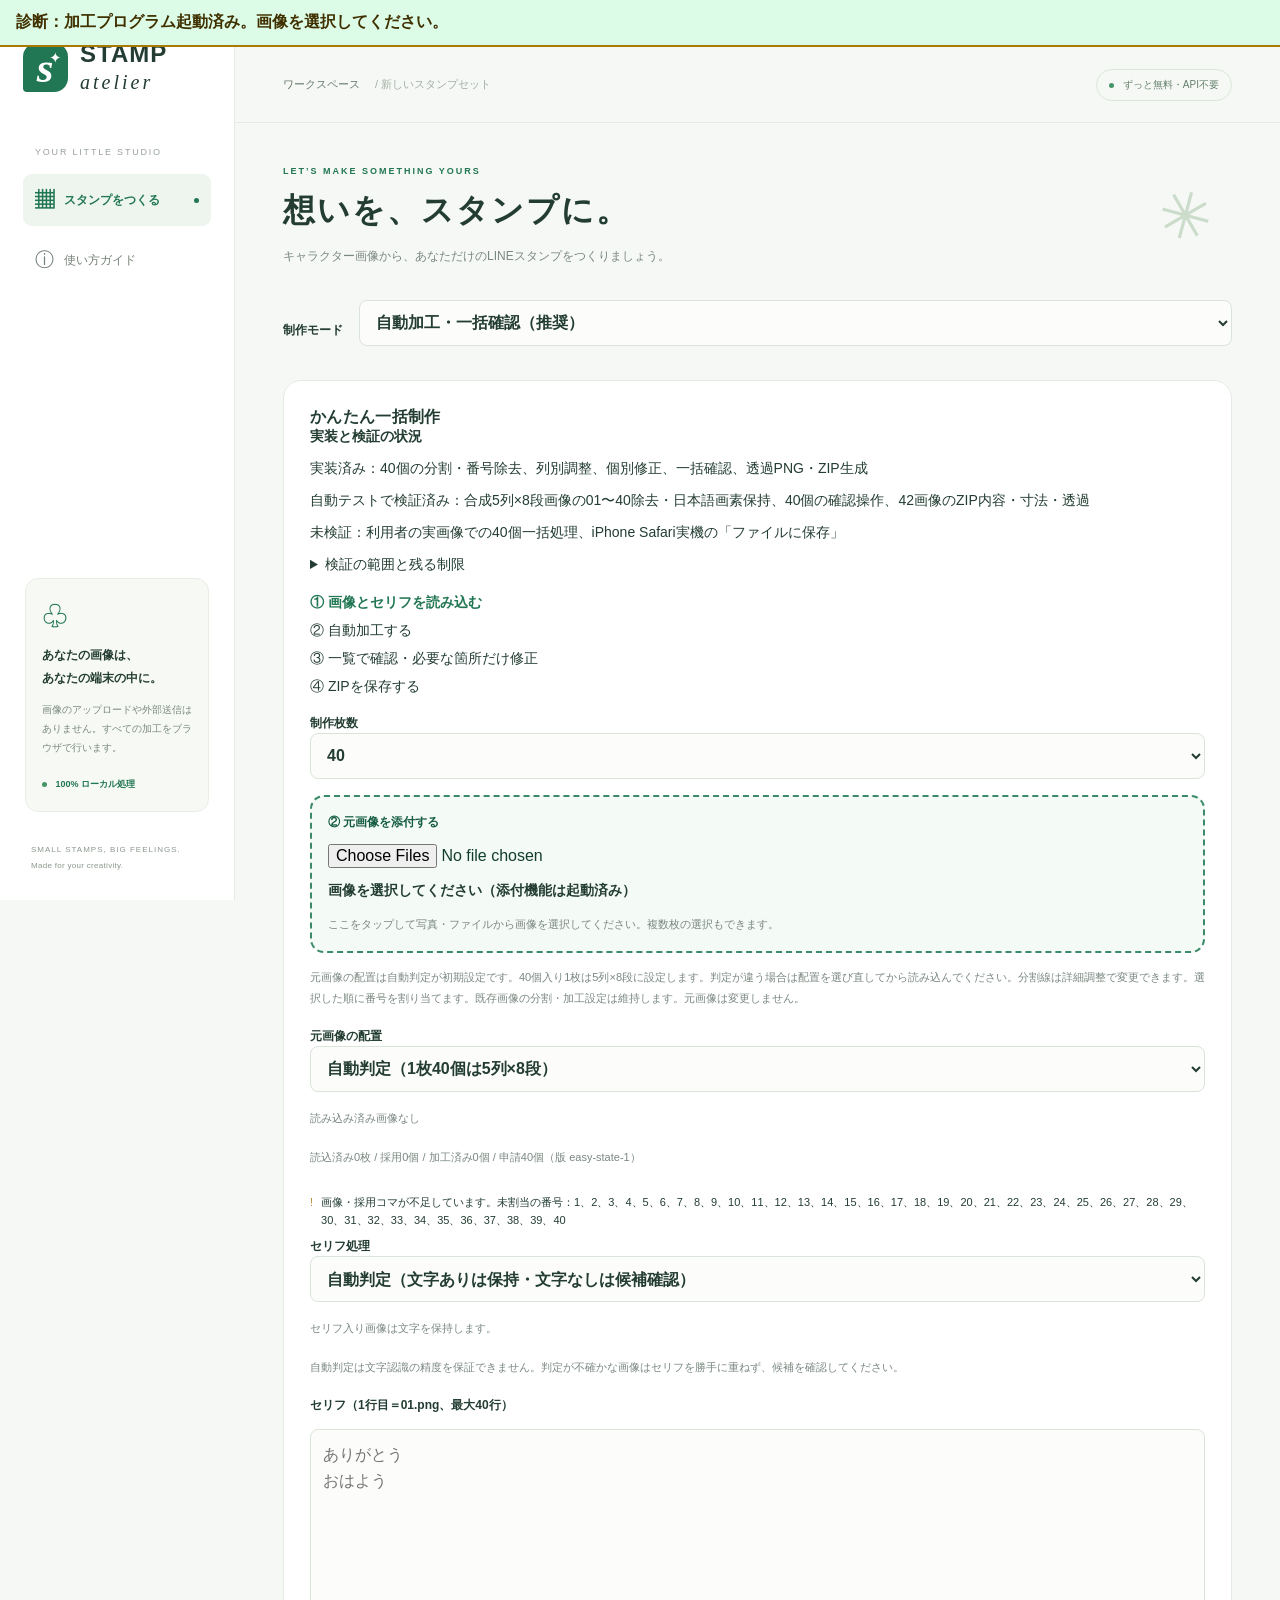
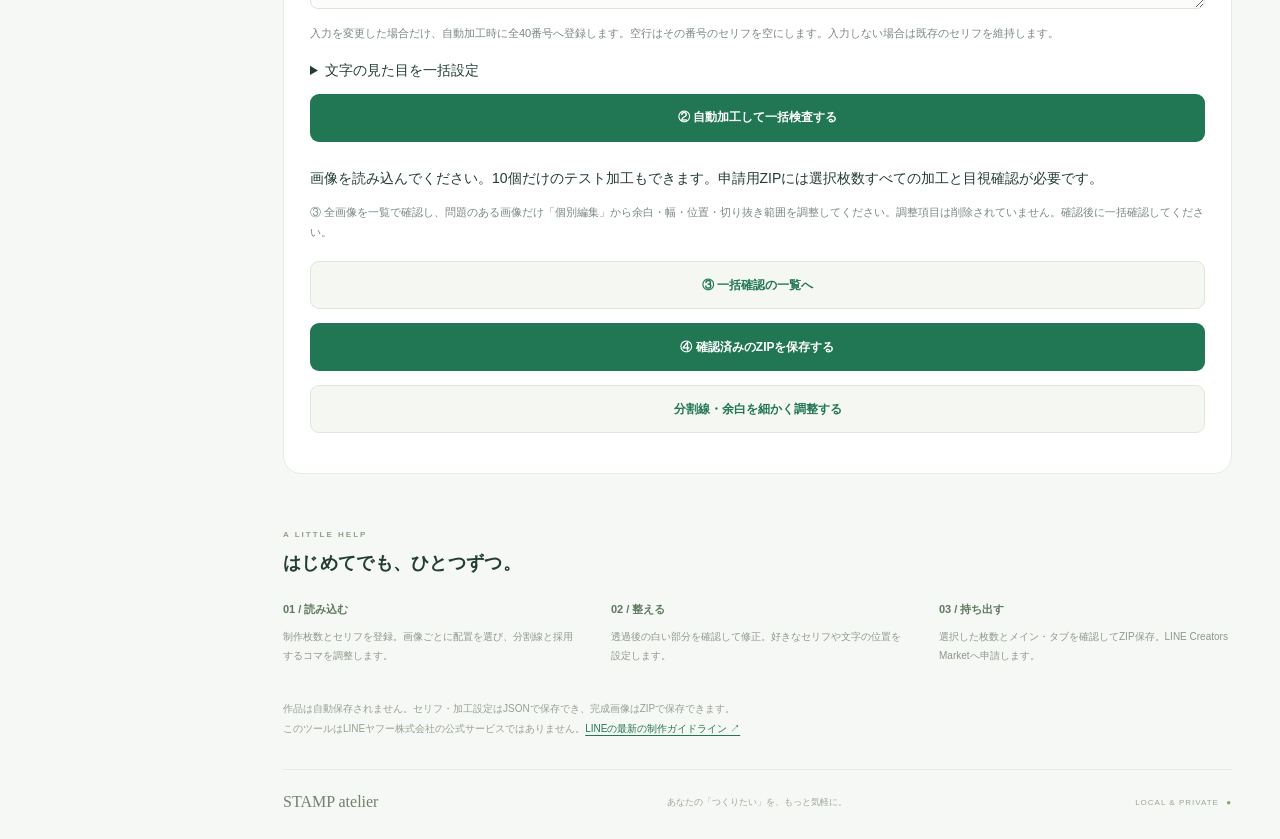
==== index.html @ 39ae682a "Preserve safe per-column cuts and require individual review of ambiguous backgrounds" ====
<!doctype html>
<html lang="ja">
  <head>
    <meta charset="UTF-8" />
    <meta
      name="viewport"
      content="width=device-width,initial-scale=1,viewport-fit=cover"
    />
    <meta
      http-equiv="Content-Security-Policy"
      content="default-src 'self'; script-src 'self'; style-src 'self' 'unsafe-inline'; img-src 'self' data: blob:; connect-src 'none'; font-src 'self'; object-src 'none'; base-uri 'none'; form-action 'none'"
    />
    <meta name="apple-mobile-web-app-capable" content="yes" />
    <meta name="apple-mobile-web-app-title" content="STAMP atelier" />
    <meta name="mobile-web-app-capable" content="yes" />
    <meta name="theme-color" content="#f6f8f5" />
    <meta
      name="description"
      content="画像を送信せず、ブラウザだけでLINEスタンプの分割・透過・文字入れ・ZIP作成。無料のスタンプ制作ツール。"
    />
    <link
      rel="icon"
      href="data:image/svg+xml,%3Csvg xmlns='http://www.w3.org/2000/svg' viewBox='0 0 64 64'%3E%3Crect width='64' height='64' rx='18' fill='%231c7754'/%3E%3Cpath d='M16 18h32v23H32l-9 7v-7h-7z' fill='white'/%3E%3C/svg%3E"
    />
    <title>STAMP atelier — LINEスタンプ制作ツール</title>
    <link rel="stylesheet" href="styles.css?v=103" />
    <script src="core.js?v=individual-background-review-1" defer></script>
    <script src="residue.js?v=pose-confidence-1" defer></script>
    <script src="typography.js?v=pose-confidence-1" defer></script>
    <script src="project.js?v=individual-background-review-1" defer></script>
    <script src="audit.js?v=pose-confidence-1" defer></script>
    <script src="easy.js?v=pose-confidence-1" defer></script>
    <script src="caption-references.js?v=pose-confidence-1" defer></script>
    <script src="caption-vision.js?v=pose-confidence-1" defer></script>
    <script src="suggestions.js?v=pose-confidence-1" defer></script>
    <script src="upload-bridge.js?v=101-ci-verified" defer></script><script src="app.js?v=individual-background-review-1" defer></script>
  </head>
  <body>
    <div id="boot-diagnostic" role="status" aria-live="polite" style="position:sticky;top:0;z-index:99999;padding:12px 16px;background:#fff0c2;color:#403000;font-size:16px;font-weight:700;border-bottom:2px solid #a87b00">
      起動診断：HTMLは表示されています。アプリの起動を待機中…
    </div>
    <script src="boot-diagnostic.js?v=103" defer></script>
    <aside class="sidebar">
      <a class="brand" href="./" aria-label="STAMP atelier ホーム"
        ><span class="brand-mark">s<span>✦</span></span
        ><span>STAMP<span class="brand-sub">atelier</span></span></a
      >
      <div class="sidebar-label">YOUR LITTLE STUDIO</div>
      <nav aria-label="制作メニュー">
        <a class="nav-item active" href="#workspace"
          ><span>▦</span> スタンプをつくる <span class="nav-dot"></span
        ></a>
        <a class="nav-item" href="#guide"><span>ⓘ</span> 使い方ガイド</a>
      </nav>
      <div class="side-note">
        <span class="shield">♧</span
        ><strong>あなたの画像は、<br />あなたの端末の中に。</strong>
        <p>
          画像のアップロードや外部送信はありません。すべての加工をブラウザで行います。
        </p>
        <span class="local-tag"><i></i> 100% ローカル処理</span>
      </div>
      <div class="side-footer">
        SMALL STAMPS, BIG FEELINGS.<br /><span>Made for your creativity.</span>
      </div>
    </aside>
    <div class="app-shell" id="workspace">
      <header class="topbar">
        <span
          >ワークスペース
          <span class="breadcrumb">/ 新しいスタンプセット</span></span
        ><span class="free-badge"><i></i> ずっと無料・API不要</span>
      </header>
      <main>
        <div class="page-heading">
          <div>
            <p class="eyebrow">LET’S MAKE SOMETHING YOURS</p>
            <h1>想いを、スタンプに。</h1>
            <p class="lead">
              キャラクター画像から、あなただけのLINEスタンプをつくりましょう。
            </p>
          </div>
          <span class="heading-art" aria-hidden="true">✳︎</span>
        </div>
        <label class="mode-switch"
          >制作モード<select id="production-mode">
            <option value="normal">通常制作（詳細編集）</option>
            <option value="easy" selected>自動加工・一括確認（推奨）</option>
          </select></label
        >
        <section id="auto-caption-panel" class="panel" hidden>
          <h2>セリフを自動提案（両モード共通）</h2>
          <p class="hint">
            読み込み後に番号別の候補を自動登録します。確認済みキャラクター10枚の画素見本と照合し、近い表情・ポーズの候補を表示します。一致しない画像は判定できずとして空欄を残します。汎用候補は希望した場合だけ入力します。汎用的な表情認識AIではありません。確認・承認後に20px余白の文字入り画像を生成します。既存のセリフは維持します。
          </p>
          <label class="check-label"
            ><input
              type="checkbox"
              id="resuggest-existing"
            />登録済みセリフも再提案する（承認前は画像を変更しません）</label
          >
          <label class="check-label"
            ><input
              type="checkbox"
              id="allow-generic-captions"
            />判定できない画像にも汎用候補を入れる（表情とは無関係）</label
          >
          <p class="hint">
            別のキャラクターが判定できない場合は、一覧で表情を手動選択して「この端末の見本に記憶」を押せます。次の再提案から近い画像を照合します。AI学習ではなく画素見本の記憶です。最大40件・このブラウザ内のみ。JSONや別端末には引き継がれず、Safariの保存データ削除などで失われます。
          </p>
          <button id="clear-pose-references" class="text-button wide">
            このブラウザで記憶した見本を解除
          </button>
          <button id="auto-captions" class="button primary wide">
            セリフ候補を再確認
          </button>
          <p
            id="auto-caption-status"
            class="hint"
            role="status"
            aria-live="polite"
          >
            画像読み込み後に候補を表示します。未判定の画像は空欄にし、理由を表示します。
          </p>
        </section>
        <section
          id="easy-panel"
          class="panel"
          hidden
          aria-labelledby="easy-title"
        >
          <h2 id="easy-title">かんたん一括制作</h2>
          <section aria-label="実装と検証の状況" class="site-progress">
            <strong>実装と検証の状況</strong>
            <p>実装済み：40個の分割・番号除去、列別調整、個別修正、一括確認、透過PNG・ZIP生成</p>
            <p>自動テストで検証済み：合成5列×8段画像の01〜40除去・日本語画素保持、40個の確認操作、42画像のZIP内容・寸法・透過</p>
            <p>未検証：利用者の実画像での40個一括処理、iPhone Safari実機の「ファイルに保存」</p>
            <details><summary>検証の範囲と残る制限</summary>
              <p>検証記録：2026年10月22日。ブラウザ試験はLinux Chromiumと共有APIの模擬試験です。実機の保存完了を保証するものではありません。</p>
              <p>番号除去は形状推定です。接触した数字や異なる配置は個別修正が必要です。セリフの有無の自動判定は未実装のため、自動モードでは既存文字を保持します。加工後は全画像を目視確認してください。</p>
              <a href="docs/forty-sticker-final-validation.md">検証結果と未検証項目</a>
            </details>
          </section>
          <ol
            id="easy-steps"
            class="easy-steps"
            aria-label="かんたん制作の流れ"
          >
            <li aria-current="step">① 画像とセリフを読み込む</li>
            <li>② 自動加工する</li>
            <li>③ 一覧で確認・必要な箇所だけ修正</li>
            <li>④ ZIPを保存する</li>
          </ol>
          <label
            >制作枚数<select id="easy-target">
              <option>8</option>
              <option>16</option>
              <option>24</option>
              <option>32</option>
              <option selected>40</option>
            </select></label
          >
          <div class="easy-upload-zone">
            <label for="easy-files" class="easy-upload-title">② 元画像を添付する</label>
            <input id="easy-files" class="easy-visible-file" type="file"
              accept="image/png,image/jpeg,image/webp" multiple
              aria-describedby="easy-upload-help" />
            <p id="easy-upload-feedback" role="status" aria-live="polite" style="font-weight:700">まだ画像は選択されていません。</p><p id="easy-upload-help" class="hint">ここをタップして写真・ファイルから画像を選択してください。複数枚の選択もできます。</p>
          </div>
          <p class="hint">
            元画像の配置は自動判定が初期設定です。40個入り1枚は5列×8段に設定します。判定が違う場合は配置を選び直してから読み込んでください。分割線は詳細調整で変更できます。選択した順に番号を割り当てます。既存画像の分割・加工設定は維持します。元画像は変更しません。
          </p>
          <label>元画像の配置<select id="easy-layout"><option value="auto" selected>自動判定（1枚40個は5列×8段）</option><option value="2x5">2列×5段（10個入り）</option><option value="5x8">5列×8段（40個入り）</option><option value="4x2">4列×2段（8個入り）</option><option value="4x4">4列×4段（16個入り）</option><option value="4x6">4列×6段（24個入り）</option><option value="4x8">4列×8段（32個入り）</option><option value="1x1">1列×1段（個別画像）</option></select></label><p id="easy-sources" class="hint"></p>
          <p id="easy-state" class="hint" role="status" aria-live="polite"></p>
          <p id="easy-failure" class="easy-failure" role="alert" hidden></p>
          <ul
            id="easy-warnings"
            class="validation-list"
            aria-live="polite"
          ></ul>
          <label>セリフ処理<select id="easy-caption-mode"><option value="auto" selected>自動判定（文字ありは保持・文字なしは候補確認）</option><option value="existing">セリフあり（分割のみ）</option><option value="suggest">セリフなし（自動提案）</option></select></label><p id="easy-caption-mode-status" class="hint" role="status" aria-live="polite">セリフ入り画像は文字を保持します。</p><p class="hint">自動判定は文字認識の精度を保証できません。判定が不確かな画像はセリフを勝手に重ねず、候補を確認してください。</p><label for="easy-captions">セリフ（1行目＝01.png、最大40行）</label
          ><textarea
            id="easy-captions"
            rows="6"
            placeholder="ありがとう&#10;おはよう"
          ></textarea>
          <p class="hint">
            入力を変更した場合だけ、自動加工時に全40番号へ登録します。空行はその番号のセリフを空にします。入力しない場合は既存のセリフを維持します。
          </p>
          <details>
            <summary>文字の見た目を一括設定</summary>
            <label class="check-label"
              ><input
                type="checkbox"
                id="easy-style-enabled"
              />次の自動加工で全番号の文字の見た目を上書きする</label
            >
            <div class="easy-style-fields">
              <label
                >フォント<select id="easy-font">
                  <option value="sans">ゴシック</option>
                  <option value="rounded">丸ゴシック</option>
                  <option value="serif">明朝</option>
                </select></label
              >
              <label
                >文字サイズ<input
                  id="easy-size"
                  type="number"
                  min="16"
                  max="72"
                  value="32"
              /></label>
              <label
                >文字色<input id="easy-color" type="color" value="#293c33"
              /></label>
              <label class="check-label"
                ><input
                  id="easy-outline"
                  type="checkbox"
                  checked
                />白フチ</label
              >
              <label class="check-label"
                ><input
                  id="easy-auto-place"
                  type="checkbox"
                  checked
                />キャラクターを避けて自動配置</label
              >
              <label
                >左右位置（%）<input
                  id="easy-x"
                  type="number"
                  min="0"
                  max="100"
                  value="50"
              /></label>
              <label
                >上下位置（%）<input
                  id="easy-y"
                  type="number"
                  min="0"
                  max="100"
                  value="84"
              /></label>
            </div>
            <p class="hint">
              自動配置では指定位置を優先しながら安全な場所を探します。個別調整は一覧から行えます。
            </p>
          </details>
          <button id="easy-process" class="button primary wide">
            ② 自動加工して一括検査する
          </button>
          <p id="easy-progress" role="status" aria-live="polite">
            画像を読み込んでください。10個だけのテスト加工もできます。申請用ZIPには選択枚数すべての加工と目視確認が必要です。
          </p>
          <p class="hint">
            ③
            全画像を一覧で確認し、問題のある画像だけ「個別編集」から余白・幅・位置・切り抜き範囲を調整してください。調整項目は削除されていません。確認後に一括確認してください。
          </p>
          <button id="easy-review" class="button secondary wide">
            ③ 一括確認の一覧へ
          </button>
          <button id="easy-export" class="button primary wide">
            ④ 確認済みのZIPを保存する
          </button>
          <button
            id="easy-details"
            class="button secondary wide"
            aria-expanded="false"
          >
            分割線・余白を細かく調整する
          </button>
        </section>
        <ol class="steps" aria-label="制作の流れ">
          <li class="current"><b>01</b><span>画像を読み込む</span></li>
          <li><b>02</b><span>分割・背景を調整</span></li>
          <li><b>03</b><span>セリフを入れる</span></li>
          <li><b>04</b><span>確認・書き出し</span></li>
        </ol>
        <section class="panel project-panel" aria-labelledby="project-title">
          <div class="panel-heading">
            <h2 id="project-title">制作セットとセリフ</h2>
            <span class="tiny-tag">番号で管理</span>
          </div>
          <div class="project-toolbar">
            <label
              >申請するスタンプ数<select id="target-count">
                <option>8</option>
                <option>16</option>
                <option>24</option>
                <option>32</option>
                <option selected>40</option>
              </select></label
            >
            <label
              >新しい画像の初期配置<select id="default-layout">
                <option value="2x5">2列 × 5段（従来の10個）</option>
                <option value="5x2">5列 × 2段</option>
                <option value="4x2">4列 × 2段</option>
                <option value="2x4">2列 × 4段</option>
                <option value="4x3">4列 × 3段</option>
                <option value="5x8">5列 × 8段</option>
                <option value="1x1">1列 × 1段（個別画像）</option>
              </select></label
            >
          </div>
          <p class="hint">
            セリフは番号に保存します。分割レイアウトや画像が変わっても、01.pngのセリフは01番のままです。各コマの番号は手動で入れ替え・除外できます。
          </p>
          <details class="bulk-text">
            <summary>
              セリフを先に登録・まとめて編集する <span>1行につき1個</span>
            </summary>
            <label for="bulk-captions"
              >最大40行。1行目は01.png、2行目は02.pngに対応します。画像を読み込む前でも登録できます。</label
            ><textarea
              id="bulk-captions"
              rows="8"
              placeholder="ありがとう&#10;おはよう&#10;おつかれさま"
            ></textarea
            ><button class="button secondary" id="apply-captions">
              セリフを登録する
            </button>
          </details>
          <details class="caption-details">
            <summary>番号ごとのセリフを確認・修正</summary>
            <div id="caption-list" class="caption-list"></div>
          </details>
          <div class="design-batch">
            <label for="batch-design">文字デザインをまとめて作成</label
            ><select id="batch-design">
              <option value="auto">セリフから自動提案</option>
              <option value="energetic">元気</option>
              <option value="pop">ポップ</option>
              <option value="cute">かわいい</option>
              <option value="gentle">やさしい</option>
              <option value="emphasis">強調</option>
              <option value="simple">シンプル</option></select
            ><button id="apply-design-all" class="button secondary wide">
              全番号に文字デザイン・自動配置を適用
            </button>
            <p class="hint">
              最大40個に対応。個別の文字調整は上書きします。文字のない番号には合成せず、後からセリフを登録できます。
            </p>
          </div>
          <div class="project-actions">
            <button id="save-project" class="button secondary">
              セリフ・加工設定をJSON保存 ↓</button
            ><label class="button secondary project-file"
              >設定JSONを読み込む<input
                id="load-project"
                type="file"
                accept="application/json,.json"
            /></label>
          </div>
          <p class="hint">
            JSONには元画像・色付きの画像を含みません。消しゴム修正は透明度の差分として保存します。再開時は同じ元画像を選び直して加工してください。画像が一致しない場合は設定を適用しません。
          </p>
          <p class="hint" id="project-status" role="status"></p>
        </section>
        <div class="workspace-grid">
          <section class="panel upload-panel" aria-labelledby="upload-title">
            <div class="panel-heading">
              <h2 id="upload-title">
                <span class="section-num">01</span>画像を読み込む
              </h2>
              <span class="subtle" id="source-count">0 / 40 枚</span>
            </div>
            <p class="section-description">
              画像をまとめて読み込み、画像ごとに列数・行数を設定できます。
            </p>
            <label class="dropzone" id="dropzone" for="file-input"
              ><span class="upload-icon" aria-hidden="true"
                ><svg viewBox="0 0 40 40" fill="none">
                  <rect
                    x="6"
                    y="9"
                    width="28"
                    height="25"
                    rx="5"
                    stroke="currentColor"
                    stroke-width="1.7"
                  />
                  <path
                    d="m10 28 8-8 6 6 4-4 6 6M27 3v12m-5-7 5-5 5 5"
                    stroke="currentColor"
                    stroke-width="1.7"
                    stroke-linecap="round"
                    stroke-linejoin="round"
                  />
                  <circle
                    cx="14"
                    cy="16"
                    r="2"
                    fill="currentColor"
                  /></svg></span
              ><strong>画像を選択する</strong
              ><span>タップ、またはここにドラッグ＆ドロップ</span
              ><span class="file-types"
                >PNG / JPEG / WebP · 合計40個まで制作</span
              ><input
                type="file"
                id="file-input"
                accept="image/png,image/jpeg,image/webp"
                multiple
            /></label>
            <div class="sample-row">
              <span>まずは気軽にお試し</span
              ><button class="text-button" id="sample-button">
                サンプル画像で試す <span>↗</span>
              </button>
            </div>
            <p id="normal-upload-feedback" role="status" aria-live="polite" style="font-weight:700">画像選択待ち</p><div id="source-list" class="source-list"></div>
            <div class="info-box">
              <span>✦</span>
              <p>
                <strong>1枚だけでもテストできます</strong
                ><br />従来の10個入り画像も対応。選択した8〜40個が揃う前でもテストZIPを保存できます。
              </p>
            </div>
          </section>
          <section
            class="panel overview-panel"
            aria-labelledby="overview-title"
          >
            <div class="panel-heading">
              <h2 id="overview-title">できあがりのイメージ</h2>
              <span class="tiny-tag" id="overview-count-tag">40 STAMPS</span>
            </div>
            <div class="overview-illustration" aria-hidden="true">
              <div class="mini-stamp">
                <span>☺︎</span><small>ありがとう</small>
              </div>
              <div class="mini-stamp pink">
                <span>♡</span><small>だいすき</small>
              </div>
              <div class="mini-stamp yellow">
                <span>☀</span><small>おはよう</small>
              </div>
              <div class="mini-stamp lilac">
                <span>☾</span><small>おやすみ</small>
              </div>
            </div>
            <div class="overview-bottom">
              <div>
                <strong id="overview-stamp-total">40<span>枚</span></strong
                ><small>スタンプ画像</small>
              </div>
              <b>＋</b>
              <div>
                <strong>2<span>枚</span></strong
                ><small>メイン・タブ画像</small>
              </div>
              <b>→</b>
              <div>
                <strong class="zip-icon">ZIP</strong><small>まとめて保存</small>
              </div>
            </div>
            <p class="overview-caption">
              分割から透過、文字入れまで。この場所ひとつで。
            </p>
          </section>
        </div>
        <section class="panel editor-panel" id="split-section" hidden>
          <div class="panel-heading">
            <h2><span class="section-num">02</span>分割・背景を調整</h2>
            <span class="tiny-tag">端末内で加工</span>
          </div>
          <div class="editor-columns">
            <div>
              <label for="source-select">調整する元画像</label
              ><select id="source-select"></select>
              <div class="source-layout-controls">
                <label for="layout-preset">この画像の配置</label
                ><select id="layout-preset">
                  <option value="2x5">2列 × 5段</option>
                  <option value="5x2">5列 × 2段</option>
                  <option value="4x2">4列 × 2段</option>
                  <option value="2x4">2列 × 4段</option>
                  <option value="4x3">4列 × 3段</option>
                  <option value="5x8">5列 × 8段</option>
                  <option value="1x1">1列 × 1段</option>
                  <option value="custom">列数・行数を手動指定</option>
                </select>
                <div class="project-toolbar">
                  <label
                    >列数<input
                      id="grid-columns"
                      type="number"
                      inputmode="numeric"
                      min="1"
                      max="40"
                      value="2" /></label
                  ><label
                    >行数<input
                      id="grid-rows"
                      type="number"
                      inputmode="numeric"
                      min="1"
                      max="40"
                      value="5"
                  /></label>
                </div>
                <button class="button secondary wide" id="apply-layout">
                  この列数・行数に変更
                </button>
                <p class="hint">
                  左上から右、次に下の段へ分割。変更前のコマ番号を同じ順序で維持し、新しいコマには空き番号を割り当てます。余ったコマは除外されます。
                </p>
              </div>
              <div class="split-canvas-wrap">
                <canvas
                  id="split-canvas"
                  aria-label="分割位置プレビュー"
                ></canvas>
              </div>
              <p class="hint">
                緑の線をドラッグ、または下の数値で位置を調整。外周も動かせます。
              </p>
              <div id="grid-controls" class="grid-controls"></div>
              <details class="cell-details">
                <summary>コマの採用・番号を調整する</summary>
                <p class="hint">
                  「除外」は出力しません。使用中の番号を選ぶと、そのコマと番号を交換します。セリフは番号に残ります。欠番は他のコマに割り当てて埋めてください。
                </p>
                <div id="cell-assignments" class="cell-assignments"></div>
                <button class="button secondary wide" id="assign-free">
                  除外コマに空き番号を順に割り当てる
                </button>
              </details>
              <button class="button secondary" id="reset-grid">
                分割位置をリセット
              </button>
            </div>
            <div class="split-settings">
              <fieldset class="crop-controls">
                <legend>各コマの端を切り抜く</legend>
                <p class="hint">
                  隣のコマの線が入る場合に、四辺を内側へ。オレンジの枠が実際の切り抜き範囲です。この元画像のすべてのコマに適用します。
                </p>
                <div id="source-insets"></div>
              </fieldset>
              <p class="hint" id="source-ready"></p>
              <h3>背景の取り除き方</h3>
              <p class="hint">
                画像の端につながる背景だけを透過します。囲まれた白い部分は残します。白いキャラクターと背景がつながっている場合は、次の確認画面で修正してください。
              </p>
              <label for="background-mode">背景色</label
              ><select id="background-mode">
                <option value="auto">四隅から自動判定</option>
                <option value="white">白</option>
                <option value="custom">色を選ぶ</option>
                <option value="none">
                  透過しない（元の透明部分は維持）
                </option></select
              ><label class="color-row" for="background-color"
                >取り除く色<input
                  type="color"
                  id="background-color"
                  value="#ffffff" /></label
              ><label for="tolerance"
                >色の許容差 <output id="tolerance-value">24</output></label
              ><input
                id="tolerance"
                type="range"
                min="0"
                max="100"
                value="24"
              />
              <p class="hint">
                大きくすると近い色も透過します。白い部分が欠ける場合は小さくします。
              </p>
              <button class="button primary wide" id="process-button">
                10個に分割して、透過を確認 <span>→</span>
              </button>
              <button class="button secondary wide" id="process-all">
                読み込み済みの画像をまとめて加工
              </button>
              <p class="hint">
                再加工しても番号ごとのセリフ・文字・配置設定は維持します。消しゴム修正は元画像・分割条件が一致する場合だけ復元します。変更後は仕上がりを再確認してください。
              </p>
            </div>
          </div>
        </section>
        <section class="panel" id="results-section" hidden>
          <div class="panel-heading">
            <h2>
              <span class="section-num">03</span>透過を確認・セリフを入れる
            </h2>
            <span class="subtle" id="stamp-count"></span>
          </div>
          <div class="result-toolbar">
            <p class="hint">
              画像をタップして編集。チェック柄の部分が透明になります。
            </p>
            <label class="compact-label"
              >確認用背景<select id="preview-background">
                <option value="checker">チェック柄</option>
                <option value="dark">濃い色</option>
                <option value="pink">ピンク</option>
              </select></label
            >
          </div>
          <details id="suggestion-panel" class="suggestion-panel">
            <summary>表情を選んでセリフ提案・20px自動レイアウト</summary>
            <p class="hint">
              自動提案は確認済みの画素見本との照合、または青い涙の限定的な特徴による推測です。別キャラクターなど任意の表情・ポーズの分類は未実装です。根拠と画像を確認し、必要なら表情を手動選択してください。承認するまでは既存のセリフ・画像を変更しません。未承認の提案と表情選択はJSONに保存されません。
            </p>
            <button id="suggest-all" class="button secondary wide">
              選んだ表情から候補をまとめて提案
            </button>
            <label class="check-label"
              ><input
                id="suggest-safe-layout"
                type="checkbox"
                checked
              />生成時に20px余白・文字の自動配置を適用する</label
            >
            <p id="suggestion-summary" role="status" aria-live="polite"></p>
            <div id="suggestion-grid" class="suggestion-grid"></div>
            <label class="check-label"
              ><input
                id="suggestion-ack"
                type="checkbox"
              />全画像とセリフ、重複警告を目視確認した</label
            >
            <button id="approve-suggestions" class="button primary wide">
              全セリフを承認し、変更した画像だけ生成
            </button>
            <p class="hint">
              セリフの承認と透過の目視確認は別です。生成後は既存の一覧で仕上がりを確認してください。配置が収まらない画像は個別編集が必要です。
            </p>
          </details>
          <button id="review-residues" class="button secondary wide">
            残留候補のあるスタンプを順番に確認
          </button>
          <div class="stamp-grid" id="stamp-grid"></div>
          <section class="bulk-review" aria-labelledby="bulk-review-heading">
            <h3 id="bulk-review-heading">スタンプ画像の一括透過確認</h3>
            <p class="hint">
              画像は変更しません。検査後、全スタンプとメイン・タブを背景色を切り替えながら目視してください。「正常」は目視確認済みという意味ではありません。
            </p>
            <button id="bulk-inspect" class="button secondary wide">
              全画像を自動検査して一覧確認
            </button>
            <p id="completion-status" role="status" aria-live="polite">スタンプ確認進捗：未検査（0%）</p>
            <p id="bulk-summary" role="status" aria-live="polite">
              一括検査はまだ行っていません。
            </p>
            <div id="bulk-results" class="bulk-results checker"></div>
            <label class="check-label"
              ><input
                type="checkbox"
                id="bulk-visual"
                disabled
              />一覧の全画像と要確認の理由を目視し、白い部分・影・装飾の仕上がりを確認した</label
            >
            <button id="bulk-confirm" class="button primary wide" disabled>
              すべて確認済みにする
            </button>
          </section>
        </section>
        <section class="panel" id="export-section" hidden>
          <div class="panel-heading">
            <h2><span class="section-num">04</span>確認・書き出し</h2>
            <span class="tiny-tag">PNG + ZIP</span>
          </div>
          <div class="export-layout">
            <div>
              <h3>メイン・タブ画像</h3>
              <p class="hint">選んだスタンプを中央に配置して自動作成します。</p>
              <div class="export-selects">
                <label>メイン画像<select id="main-select"></select></label
                ><label>タブ画像<select id="tab-select"></select></label>
              </div>
              <div class="special-previews">
                <div>
                  <canvas id="main-preview" width="240" height="240"></canvas
                  ><span>main.png · 240 × 240</span>
                </div>
                <div>
                  <canvas id="tab-preview" width="96" height="74"></canvas
                  ><span>tab.png · 96 × 74</span>
                </div>
              </div>
            </div>
            <div class="export-actions">
              <h3>申請前チェック</h3>
              <ul id="validation-list" class="validation-list"></ul>
              <p class="hint">
                自動検査は画像仕様の補助です。権利・表現・視認性やLINEの審査通過は保証しません。
              </p>
              <button class="button primary wide" id="download-button">
                ZIPを作成して保存 <span>↓</span>
              </button>
              <p class="hint" id="download-note">
                iPhoneでは保存後「ファイル」アプリから確認できます。
              </p>
              <a id="download-link" class="button secondary wide" hidden
                >作成したZIPを保存する</a
              >
              <a id="download-direct" class="button secondary wide" hidden
                >共有せずZIPをダウンロードする</a>
              <p class="hint">保存先にZIPが見つからない場合は、Safariのダウンロード一覧を確認し、上の「共有せずZIPをダウンロードする」で再試行してください。アプリ内ブラウザではSafariで開いて再作成してください。端末側の保存完了はこのページから確認できません。</p>
            </div>
          </div>
        </section>
        <section id="guide" class="guide">
          <span class="eyebrow">A LITTLE HELP</span>
          <h2>はじめてでも、ひとつずつ。</h2>
          <div class="guide-grid">
            <div>
              <b>01 / 読み込む</b>
              <p>
                制作枚数とセリフを登録。画像ごとに配置を選び、分割線と採用するコマを調整します。
              </p>
            </div>
            <div>
              <b>02 / 整える</b>
              <p>
                透過後の白い部分を確認して修正。好きなセリフや文字の位置を設定します。
              </p>
            </div>
            <div>
              <b>03 / 持ち出す</b>
              <p>
                選択した枚数とメイン・タブを確認してZIP保存。LINE Creators
                Marketへ申請します。
              </p>
            </div>
          </div>
          <p class="guide-note">
            作品は自動保存されません。セリフ・加工設定はJSONで保存でき、完成画像はZIPで保存できます。<br />このツールはLINEヤフー株式会社の公式サービスではありません。<a
              href="https://creator.line.me/ja/guideline/sticker/"
              target="_blank"
              rel="noopener noreferrer"
              >LINEの最新の制作ガイドライン ↗</a
            >
          </p>
        </section>
        <footer class="page-footer">
          <span>STAMP atelier</span
          ><span>あなたの「つくりたい」を、もっと気軽に。</span
          ><span>LOCAL & PRIVATE <i>●</i></span>
        </footer>
      </main>
    </div>
    <dialog id="stamp-dialog" aria-labelledby="dialog-title">
      <div class="dialog-header">
        <div>
          <p class="eyebrow">MAKE IT JUST RIGHT</p>
          <h2 id="dialog-title">スタンプを編集</h2>
        </div>
        <button class="icon-button" id="close-dialog" aria-label="編集を閉じる">
          ×
        </button>
      </div>
      <div class="dialog-content">
        <div>
          <div class="edit-preview checker" id="edit-preview">
            <canvas
              id="edit-canvas"
              width="370"
              height="320"
              aria-label="透過・文字プレビュー。修正モードではドラッグで描けます。"
            ></canvas>
          </div>
          <label class="check-label"
            ><input
              id="auto-cleanup-enabled"
              type="checkbox"
              checked
            />上端の残留線を自動除去する（限定条件）</label
          >
          <p id="auto-cleanup-status" class="hint" role="status"></p>
          <details
            class="comparison"
            id="auto-cleanup-comparison"
            data-background="dark"
          >
            <summary>自動除去の前後を比較する</summary>
            <p class="hint">
              中央寄りの上端に離れた、薄い中性色・半透明の1行だけが対象です。誤判定が疑われる場合は自動除去をOFFに戻し、確認候補・消しゴムで調整してください。
            </p>
            <div class="comparison-grid">
              <figure>
                <canvas
                  id="auto-cleanup-before"
                  width="370"
                  height="320"
                ></canvas>
                <figcaption>自動除去前（同じ配置・文字）</figcaption>
              </figure>
              <figure>
                <canvas
                  id="auto-cleanup-after"
                  width="370"
                  height="320"
                ></canvas>
                <figcaption>完成PNG</figcaption>
              </figure>
            </div>
          </details>
          <details id="residue-panel" class="residue-panel">
            <summary>孤立した線・点を拡大確認する</summary>
            <p class="hint">
              候補には手足・葉っぱ・白い装飾が含まれることがあります。自動では削除しません。必要なものは選択せず残してください。まとまった装飾候補は保護して選択不可にします。削除対象は元画像の前景だけです。完成PNGも検査し、文字・白フチ・影を保護します。
            </p>
            <div class="residue-toolbar">
              <label
                >背景<select id="residue-background">
                  <option value="gray">グレー</option>
                  <option value="black">黒</option>
                  <option value="checker">チェック柄</option>
                </select></label
              ><label
                >表示倍率<select id="residue-zoom">
                  <option value="1">全体</option>
                  <option value="2">2倍</option>
                  <option value="4">4倍</option>
                  <option value="8">8倍</option>
                </select></label
              >
            </div>
            <div
              id="residue-viewport"
              class="residue-viewport"
              tabindex="0"
              aria-label="完成PNG拡大ビュー。拡大時はスクロールできます。"
            >
              <div id="residue-stage" class="residue-stage">
                <canvas
                  id="residue-preview"
                  width="370"
                  height="320"
                  aria-label="最終PNGと同じ完成画像"
                ></canvas
                ><canvas
                  id="residue-overlay"
                  width="370"
                  height="320"
                  aria-hidden="true"
                ></canvas>
              </div>
            </div>
            <p class="hint">
              枠と番号は確認用です。PNGには出力しません。拡大後は指で上下左右へスクロールできます。
            </p>
            <p id="residue-status" class="hint" role="status"></p>
            <p id="residue-output-status" class="hint" role="status"></p>
            <div id="residue-candidates" class="residue-candidates"></div>
            <button id="next-residue" class="button secondary wide">
              次の候補のあるスタンプへ
            </button>
            <button id="scan-residue" class="button secondary wide">
              候補を再検出する
            </button>
            <button id="remove-residue" class="button secondary wide">
              選択した候補だけ消す
            </button>
            <p class="hint">
              取り消しは下の「1つ戻す」。候補がない場合も消しゴムで修正できます。表示した完成画像とZIPは同じ描画処理を使います。
            </p>
          </details>
          <details class="comparison" id="matte-panel">
            <summary>輪郭の背景色にじみを確認する</summary>
            <p class="hint">
              白・単色背景に近い、不透明な縁の1層だけを薄くする案です。色は変更せず、内部の白と元から半透明の影・装飾は保護します。明るい輪郭も変わる可能性があるため、比較してから適用してください。
            </p>
            <button id="preview-matte" class="button secondary wide">
              にじみ軽減案を比較する
            </button>
            <div id="matte-pending" hidden>
              <div class="comparison-grid">
                <figure>
                  <canvas id="matte-before" width="370" height="320"></canvas>
                  <figcaption>現在の完成画像</figcaption>
                </figure>
                <figure>
                  <canvas id="matte-after" width="370" height="320"></canvas>
                  <figcaption>軽減案（未適用）</figcaption>
                </figure>
              </div>
              <p id="matte-status" class="hint"></p>
              <button id="apply-matte" class="button secondary wide">
                比較した案を適用する
              </button>
              <button id="cancel-matte" class="button secondary wide">
                適用せず閉じる
              </button>
            </div>
          </details>
          <details class="comparison" id="comparison-panel">
            <summary>編集前後を比較する</summary>
            <div class="comparison-grid">
              <figure>
                <canvas id="before-canvas" width="370" height="320"></canvas>
                <figcaption>編集前（背景あり）</figcaption>
              </figure>
              <figure>
                <canvas id="after-canvas" width="370" height="320"></canvas>
                <figcaption>現在の仕上がり</figcaption>
              </figure>
            </div>
          </details>
          <p class="hint">
            白い体・目・服が欠けていないか、背景色を変えて確認してください。
          </p>
          <label
            >確認用背景<select id="edit-background">
              <option value="checker">チェック柄</option>
              <option value="dark">濃い色</option>
              <option value="pink">ピンク</option>
            </select></label
          >
          <fieldset>
            <legend>透過の修正・文字の移動</legend>
            <div class="brush-modes">
              <button class="button secondary selected" data-brush="none">
                見る</button
              ><button class="button secondary" data-brush="restore">
                元の色を戻す</button
              ><button class="button secondary" data-brush="erase">
                消しゴム</button
              ><button class="button secondary" data-brush="text">
                文字を移動
              </button>
            </div>
            <label for="brush-size"
              >ブラシの太さ <output id="brush-value">16</output> px</label
            ><input id="brush-size" type="range" min="4" max="64" value="16" />
            <div class="inline-actions">
              <button class="text-button" id="undo-brush">1つ戻す</button
              ><button class="text-button" id="redo-brush">やり直す</button
              ><button class="text-button" id="reset-mask">
                自動透過に戻す
              </button>
            </div>
          </fieldset>
        </div>
        <div class="caption-settings">
          <fieldset class="image-controls">
            <legend>キャラクターの大きさ・位置</legend>
            <p class="hint">
              透明な余白を除いて大きく配置します。縦横比と外周10pxの余白は維持。上下左右へ動かす余地がない場合は、少し縮小してください。
            </p>
            <label for="image-scale"
              >大きさ <output id="image-scale-value">90</output> %</label
            >
            <input
              id="image-scale"
              type="range"
              min="20"
              max="100"
              value="90"
            />
            <div class="size-buttons">
              <button class="button secondary" id="image-smaller">− 縮小</button
              ><button class="button secondary" id="image-larger">
                ＋ 拡大
              </button>
            </div>
            <label for="image-x"
              >左右の位置 <output id="image-x-value">50</output> %</label
            >
            <input id="image-x" type="range" min="0" max="100" value="50" />
            <label for="image-y"
              >上下の位置 <output id="image-y-value">50</output> %</label
            >
            <input id="image-y" type="range" min="0" max="100" value="50" />
            <button class="button secondary wide" id="reset-layout">
              大きく中央に配置する
            </button>
          </fieldset>
          <details class="crop-controls individual-crop">
            <summary>このスタンプの切り抜き範囲</summary>
            <p class="hint">
              各辺から除く割合です。不要な線・影を除けます。消しゴム修正は維持され、値を0に戻すと範囲を戻せます。
            </p>
            <div id="stamp-insets"></div>
            <button class="text-button" id="reset-stamp-crop">
              切り抜き範囲を戻す
            </button>
          </details>
          <label for="caption-text">セリフ</label
          ><textarea
            id="caption-text"
            rows="2"
            maxlength="120"
            placeholder="例：ありがとう！"
          ></textarea>
          <fieldset class="typography-controls">
            <legend>文字デザイン自動作成</legend>
            <label for="text-preset">デザインプリセット</label
            ><select id="text-preset">
              <option value="auto">セリフから自動提案</option>
              <option value="energetic">元気</option>
              <option value="pop">ポップ</option>
              <option value="cute">かわいい</option>
              <option value="gentle">やさしい</option>
              <option value="emphasis">強調</option>
              <option value="simple">シンプル</option>
              <option value="manual">カスタム（従来の設定）</option>
            </select>
            <p class="hint" id="preset-suggestion"></p>
            <label class="check-label"
              ><input
                type="checkbox"
                id="text-auto-place"
                checked
              />キャラクターを避けて自動配置する</label
            >
            <button class="button secondary wide" id="auto-place-text">
              重ならない場所に配置し直す
            </button>
            <p class="hint" id="text-placement-status" role="status"></p>
            <p class="hint">
              余白が足りない場合はキャラクターを自動縮小します。文字を直接ドラッグ、または「文字を移動」で移動できます。自動配置ONでは重なりを避けて補正します。
            </p>
          </fieldset>
          <label for="font-family">フォント</label
          ><select id="font-family">
            <option value="sans">ゴシック</option>
            <option value="serif">明朝</option>
            <option value="rounded">丸ゴシック（端末対応時）</option></select
          ><label for="font-size"
            >文字サイズ <output id="font-size-value">32</output> px</label
          ><input
            type="range"
            id="font-size"
            min="14"
            max="64"
            value="32"
          /><label for="text-x"
            >左右の位置 <output id="text-x-value">50</output> %</label
          ><input type="range" id="text-x" min="10" max="90" value="50" /><label
            for="text-y"
            >上下の位置 <output id="text-y-value">84</output> %</label
          ><input type="range" id="text-y" min="10" max="90" value="84" /><label
            class="color-row"
            for="text-color"
            >文字の色<input
              type="color"
              id="text-color"
              value="#293c33" /></label
          ><label class="check-label"
            ><input
              type="checkbox"
              id="text-outline"
              checked
            />白いふちを付ける</label
          >
          <label for="text-outline-width"
            >白フチの太さ
            <output id="text-outline-width-value">5</output> px</label
          ><input
            id="text-outline-width"
            type="range"
            min="0"
            max="12"
            step="0.5"
            value="5"
          />
          <label for="text-shadow"
            >影の強さ <output id="text-shadow-value">0</output></label
          ><input id="text-shadow" type="range" min="0" max="12" value="0" />
          <label for="text-angle"
            >文字の角度 <output id="text-angle-value">0</output> °</label
          ><input id="text-angle" type="range" min="-30" max="30" value="0" />
          <button class="button secondary wide" id="apply-style-all">
            文字の見た目を全スタンプに適用
          </button>
          <label class="check-label"
            ><input
              type="checkbox"
              id="safe-layout"
            />20pxの安全余白と文字の自動配置（個別に再調整可）</label
          >
          <div class="review-box">
            <label class="check-label"
              ><input
                type="checkbox"
                id="reviewed-checkbox"
              />白い部分と透過の仕上がりを確認した</label
            >
          </div>
          <button class="button primary wide" id="save-edit">
            確認して次へ <span>→</span></button
          ><button class="text-button wide" id="download-single">
            この1枚をPNG保存 ↓
          </button>
        </div>
      </div>
    </dialog>
    <div
      class="status-bar"
      id="status"
      role="status"
      aria-live="polite"
      hidden
    ></div>
    <noscript
      ><div class="noscript">
        このツールを使うにはJavaScriptを有効にしてください。画像は端末内で処理されます。
      </div></noscript
    >
  </body>
</html>
---- styles.css ----
:root {
  --bg: #f6f8f5;
  --paper: #fff;
  --ink: #233d32;
  --muted: #7a8880;
  --green: #217653;
  --green-dark: #155b3e;
  --mint: #edf5ee;
  --line: #e5ebe5;
  --yellow: #f4edd7;
  --radius: 18px;
  font-family:
    -apple-system, BlinkMacSystemFont, "Hiragino Kaku Gothic ProN", "Yu Gothic",
    Meiryo, sans-serif;
  color: var(--ink);
  background: var(--bg);
  font-size: 14px;
  color-scheme: light;
}
* {
  box-sizing: border-box;
}
body {
  margin: 0;
}
button,
input,
select,
textarea {
  font: inherit;
}
button,
a,
input,
select,
textarea {
  -webkit-tap-highlight-color: transparent;
}
button {
  cursor: pointer;
}
button:disabled {
  opacity: 0.5;
  cursor: wait;
}
a {
  color: inherit;
  text-decoration: none;
}
button:focus-visible,
a:focus-visible,
input:focus-visible,
select:focus-visible,
textarea:focus-visible,
summary:focus-visible {
  outline: 3px solid #68a88a;
  outline-offset: 3px;
}
[hidden] {
  display: none !important;
}
.sidebar {
  width: 235px;
  background: #fff;
  position: fixed;
  inset: 0 auto 0 0;
  border-right: 1px solid var(--line);
  padding: 42px 23px 26px;
  display: flex;
  flex-direction: column;
  z-index: 5;
}
.brand {
  display: flex;
  align-items: center;
  gap: 12px;
  font-size: 24px;
  font-weight: 800;
  letter-spacing: 1px;
  line-height: 1;
}
.brand-sub {
  display: block;
  font-family: Georgia, serif;
  font-size: 20px;
  font-style: italic;
  letter-spacing: 3px;
  font-weight: 400;
  margin-top: 6px;
}
.brand-mark {
  width: 45px;
  height: 49px;
  border-radius: 14px 14px 14px 4px;
  background: var(--green);
  color: white;
  display: grid;
  place-items: center;
  font: italic bold 43px Georgia;
  position: relative;
}
.brand-mark span {
  font: 15px sans-serif;
  position: absolute;
  right: 5px;
  top: 6px;
}
.sidebar-label {
  font-size: 9px;
  letter-spacing: 1.8px;
  color: #98a399;
  margin: 55px 12px 17px;
}
.nav-item {
  min-height: 48px;
  padding: 13px 12px;
  border-radius: 9px;
  display: flex;
  align-items: center;
  gap: 10px;
  font-size: 12px;
  color: #748077;
  margin-bottom: 8px;
}
.nav-item > span:first-child {
  font-size: 19px;
}
.nav-item.active {
  color: var(--green);
  background: var(--mint);
  font-weight: 700;
}
.nav-dot {
  width: 5px;
  height: 5px;
  border-radius: 50%;
  background: var(--green);
  margin-left: auto;
}
.side-note {
  margin: auto 2px 30px;
  background: #f7f9f5;
  border: 1px solid #e9eee5;
  border-radius: 13px;
  padding: 20px 16px;
}
.shield {
  display: block;
  font-size: 26px;
  color: var(--green);
  margin-bottom: 10px;
}
.side-note strong {
  font-size: 12px;
  line-height: 1.9;
}
.side-note p {
  font-size: 10px;
  color: var(--muted);
  line-height: 1.9;
  margin: 10px 0 17px;
}
.local-tag {
  font-size: 9px;
  color: var(--green);
  font-weight: 600;
}
.local-tag i,
.free-badge i {
  width: 5px;
  height: 5px;
  display: inline-block;
  background: #449568;
  border-radius: 50%;
  margin-right: 6px;
}
.side-footer {
  font-size: 8px;
  letter-spacing: 1px;
  color: #8b968c;
  line-height: 2;
  padding-left: 8px;
}
.side-footer span {
  letter-spacing: 0.3px;
}
.app-shell {
  margin-left: 235px;
}
.topbar {
  height: 76px;
  display: flex;
  align-items: center;
  justify-content: space-between;
  padding: 0 48px;
  border-bottom: 1px solid var(--line);
  font-size: 11px;
  color: #67796e;
}
.breadcrumb {
  color: #a3ada5;
  margin-left: 12px;
}
.free-badge {
  border: 1px solid #dce7db;
  border-radius: 20px;
  padding: 8px 12px;
  color: #64806c;
  font-size: 10px;
}
main {
  max-width: 1280px;
  margin: auto;
  padding: 43px 48px 0;
}
.page-heading {
  display: flex;
  justify-content: space-between;
  align-items: center;
  margin-bottom: 32px;
}
.eyebrow {
  font-size: 9px;
  letter-spacing: 2px;
  color: var(--green);
  font-weight: 650;
  margin: 0 0 13px;
}
h1 {
  font-size: 32px;
  letter-spacing: 2px;
  margin: 0 0 13px;
  font-weight: 750;
}
.lead {
  font-size: 12px;
  color: var(--muted);
  line-height: 1.8;
  margin: 0;
}
.heading-art {
  font-size: 65px;
  color: #ccdccb;
  margin-right: 20px;
  transform: rotate(15deg);
}
.steps {
  display: grid;
  grid-template-columns: repeat(4, 1fr);
  padding: 0;
  margin: 0 0 30px;
  list-style: none;
  background: #eef2ed;
  border-radius: 12px;
  overflow: hidden;
}
.steps li {
  display: flex;
  align-items: center;
  gap: 12px;
  padding: 17px 19px;
  font-size: 11px;
  color: #929d94;
  position: relative;
}
.steps b {
  font-size: 12px;
  font-weight: 500;
  letter-spacing: 1px;
}
.steps .current {
  background: #e4eee2;
  color: var(--green);
  font-weight: 700;
}
.steps li:not(:last-child):after {
  content: "›";
  position: absolute;
  right: 10px;
  color: #a5b1a5;
}
.workspace-grid {
  display: grid;
  grid-template-columns: 1.4fr 1fr;
  gap: 24px;
  align-items: start;
}
.panel {
  background: white;
  border: 1px solid var(--line);
  border-radius: var(--radius);
  padding: 26px;
  margin-bottom: 24px;
  box-shadow: 0 3px 5px #203d311;
  min-width: 0;
}
.panel-heading {
  display: flex;
  align-items: center;
  justify-content: space-between;
  gap: 10px;
  margin-bottom: 12px;
}
h2 {
  font-size: 16px;
  font-weight: 700;
  letter-spacing: 0.3px;
  margin: 0;
  display: flex;
  align-items: center;
  gap: 10px;
}
.section-num {
  display: inline-grid;
  place-items: center;
  background: #edf4eb;
  color: #5b8461;
  border-radius: 6px;
  font-size: 10px;
  letter-spacing: 0;
  width: 27px;
  height: 27px;
}
.subtle {
  font-size: 11px;
  color: #8e9a90;
  white-space: nowrap;
}
.section-description {
  font-size: 11px;
  color: var(--muted);
  margin: 0 0 23px;
  line-height: 1.8;
}
.dropzone {
  border: 1.5px dashed #b8d0b7;
  border-radius: 13px;
  min-height: 218px;
  background: #f9fbf7;
  display: flex;
  flex-direction: column;
  align-items: center;
  justify-content: center;
  cursor: pointer;
  padding: 20px;
  text-align: center;
  position: relative;
  color: var(--green);
  transition: 0.2s;
}
.dropzone:hover,
.dropzone.dragover {
  background: #edf5e9;
  border-color: var(--green);
}
.dropzone:focus-within {
  outline: 3px solid #68a88a;
  outline-offset: 3px;
}
.upload-icon {
  display: block;
  width: 44px;
  height: 44px;
  margin-bottom: 13px;
  color: #729c72;
}
.upload-icon svg {
  width: 100%;
  height: 100%;
}
.dropzone strong {
  font-size: 13px;
  margin-bottom: 9px;
}
.dropzone > span:not(.upload-icon) {
  font-size: 10px;
  color: #8b9a89;
  line-height: 1.8;
}
.dropzone .file-types {
  margin-top: 17px;
  letter-spacing: 0.5px;
  font-size: 9px !important;
}
.dropzone input {
  position: absolute;
  inset: 0;
  opacity: 0;
  width: 100%;
  height: 100%;
  cursor: pointer;
}
.sample-row {
  display: flex;
  justify-content: space-between;
  align-items: center;
  gap: 8px;
  margin: 12px 0 20px;
  font-size: 10px;
  color: #929b92;
}
.text-button {
  border: 0;
  background: none;
  padding: 10px 0;
  color: var(--green);
  font-size: 11px;
  min-height: 44px;
  font-weight: 600;
}
.text-button span {
  margin-left: 7px;
}
.info-box {
  display: flex;
  gap: 10px;
  padding: 14px;
  background: #f7f8f3;
  border-radius: 9px;
  font-size: 10px;
  color: #84907c;
  line-height: 1.9;
}
.info-box > span {
  font-size: 18px;
  color: #95a486;
}
.info-box p {
  margin: 0;
}
.info-box strong {
  font-weight: 600;
  color: #6b7b63;
}
.tiny-tag {
  font-size: 8px;
  letter-spacing: 1px;
  color: #8c9b8c;
  background: #f3f6f1;
  padding: 6px 8px;
  border-radius: 5px;
  white-space: nowrap;
}
.overview-panel {
  padding: 26px 24px;
}
.overview-panel h2 {
  font-size: 13px;
}
.overview-illustration {
  margin: 21px auto 17px;
  max-width: 270px;
  display: grid;
  grid-template-columns: repeat(2, 1fr);
  gap: 12px;
  padding: 16px 18px;
  background: #f6f7f1;
  border-radius: 13px;
}
.mini-stamp {
  background: #fdfefd;
  border: 1px solid #e0e8dc;
  border-radius: 12px;
  aspect-ratio: 1.1;
  display: flex;
  flex-direction: column;
  align-items: center;
  justify-content: center;
  transform: rotate(-5deg);
  color: #759780;
  box-shadow: 0 3px 0 #dce5d5;
}
.mini-stamp span {
  font-family: Georgia, serif;
  font-size: 45px;
  line-height: 1.1;
}
.mini-stamp small {
  font-size: 9px;
  font-weight: 700;
  margin-top: 5px;
}
.mini-stamp.pink {
  transform: rotate(5deg);
  color: #c69c95;
  background: #fff9f6;
}
.mini-stamp.yellow {
  transform: rotate(3deg);
  color: #bea665;
  background: #fffdf6;
}
.mini-stamp.lilac {
  transform: rotate(-4deg);
  color: #9a99b4;
  background: #fcfbff;
}
.overview-bottom {
  display: flex;
  align-items: center;
  justify-content: center;
  gap: 16px;
  margin: 23px 0 15px;
}
.overview-bottom > div {
  text-align: center;
}
.overview-bottom strong {
  font-family: Georgia, serif;
  font-size: 28px;
  font-weight: 400;
}
.overview-bottom strong span {
  font: 9px sans-serif;
  margin-left: 4px;
}
.overview-bottom small {
  display: block;
  font-size: 9px;
  color: #92a08f;
  margin-top: 5px;
}
.overview-bottom > b {
  font-weight: 400;
  color: #b4bfb0;
}
.overview-bottom .zip-icon {
  font: 9px sans-serif;
  display: inline-grid;
  place-items: center;
  width: 28px;
  height: 31px;
  background: #ecf2e8;
  border: 1px solid #ccdcca;
  border-radius: 4px;
  color: #6e8d68;
  margin-bottom: 2px;
}
.overview-caption {
  text-align: center;
  font-size: 9px;
  color: #9aa493;
  margin-bottom: 0;
}
.source-list {
  display: grid;
  gap: 8px;
}
.source-card {
  display: flex;
  align-items: center;
  gap: 10px;
  padding: 8px 10px;
  background: #f7f9f5;
  border-radius: 9px;
  margin-bottom: 9px;
}
.source-card img {
  width: 38px;
  height: 46px;
  object-fit: contain;
  border-radius: 4px;
  background: white;
}
.source-card .source-name {
  min-width: 0;
  flex: 1;
  font-size: 11px;
  overflow: hidden;
  text-overflow: ellipsis;
  white-space: nowrap;
}
.source-card small {
  display: block;
  font-size: 9px;
  color: var(--muted);
  margin-top: 4px;
}
.source-card button {
  min-width: 44px;
  min-height: 44px;
  background: white;
  border: 1px solid var(--line);
  border-radius: 8px;
  color: var(--green);
}
.editor-columns {
  display: grid;
  grid-template-columns: 1fr 1fr;
  gap: 32px;
  margin-top: 22px;
}
label {
  display: block;
  font-size: 12px;
  font-weight: 600;
  line-height: 1.6;
  margin-bottom: 8px;
}
select,
textarea,
input[type="number"] {
  display: block;
  width: 100%;
  border: 1px solid #dbe4da;
  border-radius: 8px;
  background: #fcfdfa;
  padding: 12px;
  color: var(--ink);
  font-size: 16px;
  min-height: 46px;
  margin-bottom: 16px;
}
textarea {
  resize: vertical;
  line-height: 1.6;
}
input[type="range"] {
  width: 100%;
  accent-color: var(--green);
  margin: 4px 0 19px;
  min-height: 28px;
}
input[type="checkbox"] {
  accent-color: var(--green);
  width: 20px;
  height: 20px;
  flex-shrink: 0;
}
input[type="color"] {
  width: 50px;
  height: 40px;
  border: 1px solid var(--line);
  border-radius: 6px;
  padding: 3px;
  background: white;
}
.color-row {
  display: flex;
  justify-content: space-between;
  align-items: center;
  margin: 12px 0;
}
.hint {
  font-size: 11px;
  color: var(--muted);
  line-height: 1.9;
  margin: 12px 0 18px;
}
h3 {
  font-size: 14px;
  margin: 0 0 14px;
}
.button {
  display: inline-flex;
  align-items: center;
  justify-content: center;
  gap: 12px;
  border-radius: 9px;
  padding: 13px 17px;
  min-height: 48px;
  border: 1px solid transparent;
  font-size: 12px;
  font-weight: 650;
  text-align: center;
}
.button span {
  margin-left: auto;
}
.primary {
  background: var(--green);
  color: #fff;
}
.primary:hover {
  background: var(--green-dark);
}
.secondary {
  background: #f5f8f2;
  color: var(--green);
  border-color: #dfe7da;
}
.secondary:hover,
.secondary.selected {
  background: #e6efe1;
  border-color: #a7c2a0;
}
.wide {
  width: 100%;
}
.split-canvas-wrap {
  text-align: center;
  background: #eef2eb;
  border-radius: 10px;
  padding: 8px;
}
.split-canvas-wrap canvas {
  display: block;
  width: auto;
  max-width: 100%;
  max-height: 480px;
  margin: auto;
  touch-action: none;
}
.grid-controls {
  display: grid;
  grid-template-columns: repeat(2, 1fr);
  gap: 8px 12px;
  margin-bottom: 14px;
}
.grid-controls label {
  font-size: 10px;
  margin: 0;
}
.grid-controls input {
  font-size: 16px;
  padding: 8px;
  margin: 4px 0;
  min-height: 44px;
}
.split-settings {
  padding: 10px 0;
}
.split-settings .primary {
  margin-top: 18px;
}
.result-toolbar {
  display: flex;
  justify-content: space-between;
  align-items: center;
  gap: 12px;
}
.compact-label {
  display: flex;
  gap: 8px;
  align-items: center;
  font-size: 10px;
  white-space: nowrap;
}
.compact-label select {
  font-size: 13px;
  margin: 0;
  max-width: 120px;
}
.stamp-grid {
  display: grid;
  grid-template-columns: repeat(5, 1fr);
  gap: 13px;
  margin-top: 15px;
}
.stamp-card {
  border: 1px solid var(--line);
  border-radius: 10px;
  padding: 7px;
  background: white;
  min-width: 0;
  text-align: left;
  transition: border-color 0.2s;
}
.stamp-card:hover {
  border-color: #8fb08a;
}
.checker,
.stamp-canvas,
.special-previews canvas {
  background-color: #fff;
  background-image:
    linear-gradient(45deg, #e8ece6 25%, transparent 25%),
    linear-gradient(-45deg, #e8ece6 25%, transparent 25%),
    linear-gradient(45deg, transparent 75%, #e8ece6 75%),
    linear-gradient(-45deg, transparent 75%, #e8ece6 75%);
  background-size: 14px 14px;
  background-position:
    0 0,
    0 7px,
    7px -7px,
    -7px 0;
}
.stamp-canvas {
  width: 100%;
  height: auto;
  display: block;
  border-radius: 6px;
}
.stamp-card footer {
  display: flex;
  align-items: center;
  justify-content: space-between;
  padding: 9px 2px 3px;
  font-size: 10px;
  color: #8d998e;
}
.stamp-card .review-state {
  font-size: 9px;
  color: #b18c4f;
}
.stamp-card.reviewed .review-state {
  color: var(--green);
}
.stamp-grid.dark .stamp-canvas,
.edit-preview.dark {
  background: #35463e;
}
.stamp-grid.pink .stamp-canvas,
.edit-preview.pink {
  background: #e9bdc6;
}
.bulk-text {
  margin-top: 23px;
  border-top: 1px solid var(--line);
  padding-top: 10px;
}
.bulk-text summary {
  font-size: 12px;
  font-weight: 600;
  cursor: pointer;
  min-height: 48px;
  padding: 14px 0;
}
.bulk-text summary span {
  font-size: 10px;
  color: var(--muted);
  margin-left: 8px;
  font-weight: 400;
}
.bulk-text label {
  font-size: 11px;
  color: var(--muted);
  margin-top: 8px;
}
.export-layout {
  display: grid;
  grid-template-columns: 1fr 1fr;
  gap: 36px;
  margin-top: 24px;
}
.export-selects {
  display: flex;
  gap: 12px;
}
.export-selects label {
  flex: 1;
}
.export-selects select {
  margin-top: 8px;
}
.special-previews {
  display: flex;
  gap: 22px;
  align-items: center;
}
.special-previews > div {
  text-align: center;
  min-width: 0;
}
.special-previews canvas {
  max-width: 100%;
  width: 120px;
  height: auto;
  border-radius: 8px;
}
.special-previews #tab-preview {
  width: 96px;
}
.special-previews span {
  display: block;
  font-size: 9px;
  color: var(--muted);
  margin-top: 8px;
}
.validation-list {
  padding: 0;
  list-style: none;
  margin: 0;
}
.validation-list li {
  font-size: 11px;
  padding: 7px 0;
  line-height: 1.7;
  display: flex;
  gap: 8px;
}
.validation-list li:before {
  content: "✓";
  color: var(--green);
}
.validation-list li.warning:before {
  content: "!";
  color: #b78a36;
}
.validation-list li.error:before {
  content: "×";
  color: #bd5858;
}
.validation-list li.pending:before {
  content: "○";
  color: #9da99e;
}
.export-actions #download-link {
  margin-top: 8px;
}
.guide {
  padding: 26px 0 30px;
  margin-top: 10px;
  border-bottom: 1px solid var(--line);
}
.guide > .eyebrow {
  font-size: 8px;
  color: #91a08b;
}
.guide h2 {
  font-size: 18px;
  font-weight: 600;
  margin: 11px 0 25px;
}
.guide-grid {
  display: grid;
  grid-template-columns: repeat(3, 1fr);
  gap: 35px;
}
.guide-grid b {
  font-size: 11px;
  font-weight: 600;
  color: #5e795e;
}
.guide-grid p {
  font-size: 10px;
  line-height: 1.9;
  color: #8c9988;
}
.guide-note {
  font-size: 10px;
  line-height: 2;
  color: #95a08f;
  margin: 24px 0 0;
}
.guide-note a {
  color: var(--green);
  text-decoration: underline;
  text-underline-offset: 3px;
  display: inline-block;
}
.page-footer {
  padding: 23px 0 28px;
  display: flex;
  align-items: center;
  justify-content: space-between;
  gap: 8px;
  font-size: 9px;
  color: #9aa693;
}
.page-footer > span:first-child {
  font-family: Georgia, serif;
  font-size: 16px;
  color: #6f836b;
}
.page-footer > span:last-child {
  font-size: 8px;
  letter-spacing: 1px;
}
.page-footer i {
  color: #85a776;
  font-style: normal;
  margin-left: 4px;
}
dialog {
  width: min(850px, calc(100% - 24px));
  max-height: calc(100dvh - 28px);
  border: 1px solid var(--line);
  border-radius: 18px;
  padding: 0;
  color: var(--ink);
  box-shadow: 0 20px 100px #163e3840;
  overscroll-behavior: contain;
}
dialog::backdrop {
  background: #19362a70;
  backdrop-filter: blur(3px);
}
.dialog-header {
  display: flex;
  justify-content: space-between;
  align-items: center;
  padding: 22px 26px;
  border-bottom: 1px solid var(--line);
}
.dialog-header .eyebrow {
  font-size: 8px;
  margin-bottom: 7px;
}
.icon-button {
  width: 44px;
  height: 44px;
  border: 1px solid var(--line);
  background: white;
  border-radius: 50%;
  font-size: 25px;
  color: #71836f;
}
.dialog-content {
  display: grid;
  grid-template-columns: 1.15fr 1fr;
  gap: 24px;
  padding: 24px;
}
.edit-preview {
  border: 1px solid var(--line);
  border-radius: 10px;
  overflow: hidden;
}
.edit-preview canvas {
  width: 100%;
  display: block;
  touch-action: none;
}
fieldset {
  border: 1px solid var(--line);
  border-radius: 10px;
  padding: 12px;
  margin: 16px 0 0;
}
legend {
  font-size: 12px;
  padding: 0 6px;
}
.brush-modes {
  display: flex;
  gap: 5px;
  flex-wrap: wrap;
  margin-bottom: 12px;
}
.brush-modes .button {
  padding: 10px;
  font-size: 10px;
  flex: 1;
  white-space: nowrap;
}
.inline-actions {
  display: flex;
  gap: 20px;
}
.inline-actions button {
  font-size: 11px;
}
.caption-settings label output,
label output {
  float: right;
  color: var(--green);
  font-size: 11px;
}
.check-label {
  display: flex;
  align-items: center;
  gap: 9px;
  font-size: 11px;
  font-weight: 400;
  min-height: 44px;
}
.review-box {
  background: #f3f7ee;
  border-radius: 8px;
  padding: 9px;
  margin: 16px 0;
}
.review-box label {
  margin: 0;
}
.status-bar {
  position: fixed;
  bottom: max(24px, env(safe-area-inset-bottom));
  left: 50%;
  transform: translateX(-50%);
  width: max-content;
  max-width: calc(100% - 28px);
  padding: 15px 22px;
  border-radius: 11px;
  background: #244e3c;
  color: white;
  font-size: 12px;
  line-height: 1.7;
  z-index: 100;
  box-shadow: 0 5px 30px #142e2833;
}
.status-bar.error {
  background: #8d433a;
}
.noscript {
  padding: 30px;
  color: #a73535;
}
.busy {
  cursor: progress;
}
.busy .dropzone {
  pointer-events: none;
}
body.modal-open {
  overflow: hidden;
}
@media (min-width: 1450px) {
  main {
    padding-top: 52px;
  }
  .workspace-grid {
    grid-template-columns: 1.3fr 1fr;
  }
  .dropzone {
    min-height: 250px;
  }
  .overview-illustration {
    max-width: 280px;
  }
}
@media (max-width: 1100px) {
  .sidebar {
    width: 195px;
    padding: 30px 16px;
  }
  .app-shell {
    margin-left: 195px;
  }
  .topbar {
    padding: 0 28px;
  }
  main {
    padding: 32px 28px 0;
  }
  .workspace-grid {
    gap: 16px;
  }
  .panel {
    padding: 21px;
  }
  .steps li {
    padding: 16px 13px;
    font-size: 10px;
    gap: 7px;
  }
  .steps li:not(:last-child):after {
    right: 4px;
  }
  .overview-panel {
    padding: 21px 16px;
  }
  .overview-illustration {
    padding: 13px;
    gap: 10px;
  }
  .stamp-grid {
    grid-template-columns: repeat(4, 1fr);
  }
  .overview-panel .tiny-tag {
    display: none;
  }
  .sample-row {
    flex-wrap: wrap;
  }
  .heading-art {
    margin: 0;
  }
}
@media (max-width: 800px) {
  .sidebar {
    position: static;
    width: auto;
    height: 72px;
    padding: 14px 22px;
    flex-direction: row;
    align-items: center;
    justify-content: space-between;
    border-bottom: 1px solid var(--line);
    border-right: 0;
  }
  .brand {
    font-size: 17px;
    gap: 9px;
  }
  .brand-mark {
    width: 34px;
    height: 37px;
    font-size: 32px;
    border-radius: 10px 10px 10px 3px;
  }
  .brand-mark span {
    font-size: 10px;
    right: 4px;
    top: 5px;
  }
  .brand-sub {
    font-size: 13px;
    letter-spacing: 2px;
    margin-top: 4px;
  }
  .sidebar-label,
  .side-note,
  .side-footer,
  .nav-item.active {
    display: none;
  }
  .sidebar nav {
    margin: 0;
  }
  .nav-item {
    font-size: 11px;
    margin: 0;
    min-height: 44px;
  }
  .nav-item > span:first-child {
    font-size: 17px;
  }
  .app-shell {
    margin: 0;
  }
  .topbar {
    height: 51px;
    padding: 0 22px;
    font-size: 10px;
  }
  .free-badge {
    font-size: 9px;
    padding: 6px 9px;
  }
  main {
    padding: 29px 22px 0;
  }
  .page-heading {
    margin-bottom: 25px;
  }
  h1 {
    font-size: 28px;
  }
  .lead {
    font-size: 11px;
  }
  .heading-art {
    font-size: 51px;
  }
  .steps {
    margin-bottom: 23px;
  }
  .steps li {
    font-size: 10px;
    gap: 7px;
    padding: 15px 11px;
  }
  .panel {
    padding: 23px;
  }
  .stamp-grid {
    grid-template-columns: repeat(4, 1fr);
  }
  .editor-columns,
  .export-layout {
    gap: 22px;
  }
  .workspace-grid {
    grid-template-columns: 1.2fr 1fr;
  }
  .section-description {
    font-size: 10px;
  }
  .overview-panel {
    padding: 24px 18px;
  }
  .overview-panel h2 {
    font-size: 12px;
  }
  .overview-bottom {
    gap: 12px;
  }
  .overview-caption {
    font-size: 8px;
  }
  .dialog-content {
    gap: 18px;
    padding: 20px;
  }
  .guide-grid {
    gap: 20px;
  }
}
@media (max-width: 600px) {
  .topbar .breadcrumb {
    display: none;
  }
  main {
    padding: 27px 16px 0;
  }
  .page-heading {
    align-items: start;
  }
  .eyebrow {
    font-size: 8px;
    letter-spacing: 1.5px;
  }
  h1 {
    font-size: 27px;
    letter-spacing: 1px;
  }
  .lead {
    max-width: 290px;
    line-height: 1.9;
  }
  .heading-art {
    font-size: 44px;
    margin-top: 16px;
  }
  .steps {
    border-radius: 10px;
  }
  .steps li {
    flex-direction: column;
    align-items: flex-start;
    gap: 6px;
    padding: 13px 8px;
    font-size: 9px;
    white-space: nowrap;
  }
  .steps b {
    font-size: 11px;
  }
  .steps li:not(:last-child):after {
    right: 5px;
    top: 16px;
  }
  .workspace-grid {
    display: block;
  }
  .panel {
    padding: 20px;
    border-radius: 14px;
    margin-bottom: 18px;
  }
  .section-description {
    font-size: 11px;
  }
  .dropzone {
    min-height: 220px;
  }
  .overview-panel {
    display: none;
  }
  .sample-row {
    flex-wrap: nowrap;
    font-size: 9px;
  }
  .sample-row .text-button {
    font-size: 11px;
  }
  .info-box {
    font-size: 10px;
  }
  .editor-columns,
  .export-layout,
  .dialog-content {
    grid-template-columns: 1fr;
  }
  .split-canvas-wrap canvas {
    max-height: 440px;
  }
  .grid-controls {
    grid-template-columns: repeat(2, 1fr);
  }
  .stamp-grid {
    grid-template-columns: repeat(2, 1fr);
    gap: 12px;
  }
  .stamp-card footer {
    font-size: 11px;
    min-height: 30px;
  }
  .stamp-card .review-state {
    font-size: 10px;
  }
  .result-toolbar {
    flex-direction: column;
    align-items: flex-start;
    gap: 0;
  }
  .compact-label {
    width: 100%;
    justify-content: space-between;
    margin-bottom: 12px;
  }
  .compact-label select {
    font-size: 16px;
    max-width: 150px;
  }
  .result-toolbar .hint {
    margin-bottom: 9px;
  }
  .special-previews {
    justify-content: center;
    gap: 32px;
  }
  .export-layout {
    gap: 30px;
  }
  .guide {
    padding-top: 20px;
  }
  .guide h2 {
    font-size: 18px;
  }
  .guide-grid {
    grid-template-columns: 1fr;
    gap: 12px;
  }
  .guide-grid p {
    font-size: 11px;
    margin: 7px 0;
    max-width: 360px;
  }
  .guide-grid b {
    font-size: 12px;
  }
  .guide-note {
    font-size: 10px;
  }
  .page-footer {
    flex-wrap: wrap;
    row-gap: 12px;
  }
  .page-footer > span:nth-child(2) {
    width: 100%;
    order: 3;
  }
  .dialog-header {
    padding: 18px;
  }
  .dialog-content {
    padding: 18px;
    gap: 20px;
  }
  dialog {
    max-height: calc(100dvh - 18px);
    width: calc(100% - 16px);
    border-radius: 14px;
  }
  .edit-preview {
    max-width: 370px;
    margin: auto;
  }
  .brush-modes .button {
    font-size: 11px;
    min-height: 48px;
  }
  .caption-settings .button {
    font-size: 13px;
  }
  label {
    font-size: 13px;
  }
  .hint {
    font-size: 12px;
  }
  .button {
    font-size: 13px;
  }
  .source-card .source-name {
    font-size: 12px;
  }
  .status-bar {
    bottom: max(15px, env(safe-area-inset-bottom));
    font-size: 12px;
  }
  .panel-heading h2 {
    font-size: 14px;
  }
  .bulk-text summary span {
    display: block;
    margin: 7px 0 0;
  }
}
@media (prefers-reduced-motion: reduce) {
  * {
    scroll-behavior: auto !important;
    transition: none !important;
  }
}

/* Individual image editing keeps the original visual language and touch target sizes. */
.image-controls {
  margin: 0 0 20px;
}
.image-controls .hint,
.crop-controls .hint {
  margin-top: 4px;
}
.image-controls input[type="range"],
.crop-controls input[type="range"] {
  min-height: 44px;
  margin-bottom: 10px;
}
.size-buttons {
  display: flex;
  gap: 10px;
  margin: 0 0 18px;
}
.size-buttons .button {
  flex: 1;
}
.individual-crop {
  border: 1px solid var(--line);
  border-radius: 10px;
  padding: 0 12px;
  margin-bottom: 20px;
}
.individual-crop summary,
.comparison summary {
  min-height: 48px;
  padding: 14px 0;
  font-size: 12px;
  font-weight: 600;
  cursor: pointer;
}
.split-settings > .crop-controls {
  margin: 0 0 24px;
}
.comparison {
  margin-top: 12px;
}
.comparison-grid {
  display: grid;
  grid-template-columns: 1fr 1fr;
  gap: 10px;
}
.comparison-grid figure {
  margin: 0;
  min-width: 0;
}
.comparison-grid canvas {
  display: block;
  width: 100%;
  border: 1px solid var(--line);
  border-radius: 8px;
  background: repeating-conic-gradient(#e8ece6 0% 25%, white 0% 50%) 0 / 14px
    14px;
}
.comparison-grid figcaption {
  text-align: center;
  font-size: 10px;
  padding: 8px 0;
  color: var(--muted);
}
.comparison[data-background="dark"] canvas {
  background: #35463e;
}
.comparison[data-background="pink"] canvas {
  background: #e9bdc6;
}
.inline-actions {
  flex-wrap: wrap;
  column-gap: 15px;
}
@media (max-width: 600px) {
  .dialog-content > div:first-child {
    min-width: 0;
  }
  .image-controls legend,
  .crop-controls legend,
  .comparison summary,
  .individual-crop summary {
    font-size: 13px;
  }
}
@media (max-width: 600px) and (min-height: 650px) {
  .dialog-content > div:first-child {
    display: contents;
  }
  .dialog-content .edit-preview {
    position: sticky;
    top: 0;
    z-index: 2;
    width: 100%;
    max-width: 300px;
    box-shadow: 0 3px 14px #233d3222;
  }
}

.project-toolbar {
  display: flex;
  gap: 16px;
}
.project-toolbar > label {
  flex: 1;
  min-width: 0;
}
.project-toolbar select,
.project-toolbar input {
  margin-top: 8px;
  margin-bottom: 6px;
}
.project-actions {
  display: flex;
  gap: 12px;
  margin-top: 18px;
  flex-wrap: wrap;
}
.project-file {
  position: relative;
  overflow: hidden;
  cursor: pointer;
  margin: 0;
}
.project-file input {
  position: absolute;
  inset: 0;
  opacity: 0;
  width: 100%;
  height: 100%;
  cursor: pointer;
}
.project-file:focus-within {
  outline: 3px solid #68a88a;
  outline-offset: 3px;
}
.caption-details summary,
.cell-details summary {
  min-height: 48px;
  padding: 14px 0;
  font-size: 12px;
  font-weight: 600;
  cursor: pointer;
}
.caption-list {
  display: grid;
  grid-template-columns: repeat(2, 1fr);
  gap: 8px 20px;
  margin-top: 12px;
}
.caption-list label {
  display: flex;
  gap: 12px;
  align-items: center;
  font-size: 11px;
}
.caption-list input {
  min-width: 0;
  width: 100%;
  min-height: 46px;
  padding: 10px;
  border: 1px solid var(--line);
  border-radius: 8px;
  font-size: 16px;
  color: var(--ink);
  background: #fcfdfa;
}
.source-layout-controls {
  margin: 18px 0;
}
.cell-assignments {
  display: grid;
  grid-template-columns: 1fr 1fr;
  gap: 10px;
}
.cell-assignments label {
  font-size: 11px;
  min-width: 0;
}
.cell-assignments select {
  font-size: 14px;
  margin: 5px 0;
}
.cell-details {
  margin: 15px 0;
}
.source-card {
  flex-wrap: wrap;
}
.source-card .project-file {
  width: 100%;
}
.stamp-caption {
  margin: 5px 2px;
  font-size: 12px;
  line-height: 1.7;
  overflow-wrap: anywhere;
  color: var(--ink);
}
#process-all {
  margin-top: 12px;
}
.busy input,
.busy select,
.busy textarea {
  pointer-events: none;
}
@media (max-width: 600px) {
  .project-toolbar {
    flex-direction: column;
    gap: 10px;
  }
  .source-layout-controls .project-toolbar {
    flex-direction: row;
  }
  .project-actions > * {
    width: 100%;
  }
  .caption-list {
    grid-template-columns: 1fr;
  }
  .cell-assignments select {
    font-size: 16px;
  }
}
.typography-controls {
  margin: 18px 0;
  background: #f8fbf5;
}
.typography-controls .hint {
  margin: 10px 0;
}
.design-batch {
  margin: 18px 0 8px;
  padding: 16px;
  border: 1px solid var(--line);
  border-radius: 10px;
  background: #f8fbf5;
}
.caption-settings input[type="range"] {
  min-height: 44px;
}
.brush-modes [data-brush="text"] {
  flex-basis: 100%;
}
#text-placement-status {
  color: var(--green);
}
.residue-panel {
  min-width: 0;
  margin: 14px 0;
  padding: 0 12px 12px;
  border: 1px solid var(--line);
  border-radius: 10px;
  background: #f9fbf7;
}
.residue-panel summary {
  min-height: 48px;
  padding: 14px 0;
  font-size: 12px;
  font-weight: 600;
  cursor: pointer;
}
.residue-toolbar {
  display: flex;
  gap: 10px;
}
.residue-toolbar label {
  flex: 1;
  min-width: 0;
}
.residue-toolbar select {
  margin: 5px 0 12px;
}
.residue-viewport {
  width: 100%;
  height: 260px;
  overflow: auto;
  background: #777;
  border-radius: 8px;
  border: 1px solid #aaa;
  overscroll-behavior: contain;
  touch-action: pan-x pan-y;
  -webkit-overflow-scrolling: touch;
}
.residue-viewport[data-background="black"] {
  background: #000;
}
.residue-viewport[data-background="checker"] {
  background: repeating-conic-gradient(#b5b5b5 0% 25%, #eee 0% 50%) 0 / 16px
    16px;
}
.residue-stage {
  position: relative;
  width: 370px;
  height: 320px;
}
.residue-stage canvas {
  position: absolute;
  inset: 0;
  width: 100%;
  height: 100%;
  display: block;
  image-rendering: pixelated;
  pointer-events: none;
}
.residue-candidates > div {
  display: flex;
  align-items: center;
  justify-content: space-between;
  gap: 8px;
  margin-bottom: 8px;
}
.residue-candidates label {
  min-width: 0;
  flex: 1;
  margin: 0;
}
.residue-candidates button {
  flex-shrink: 0;
  min-width: 60px;
  padding: 8px;
}
#remove-residue {
  margin-top: 10px;
}
@media (max-width: 600px) {
  .residue-panel summary {
    font-size: 13px;
  }
}

/* Keep the dedicated magnifier visible instead of covering it with the sticky editor. */
.dialog-content.residue-inspecting .edit-preview,
.dialog-content.auto-cleanup-inspecting .edit-preview {
  position: static;
}

.bulk-review {
  margin-top: 24px;
}
.bulk-results {
  display: grid;
  grid-template-columns: repeat(auto-fit, minmax(min(100%, 240px), 1fr));
  gap: 12px;
  margin: 16px 0;
}
.bulk-result {
  padding: 12px;
  border: 1px solid var(--border, #ccc);
  border-radius: 12px;
  background: var(--paper, #fff);
  color: #28382d;
  overflow-wrap: anywhere;
}
.bulk-result canvas {
  display: block;
  width: 100%;
  height: auto;
}
.bulk-result .button {
  min-height: 44px;
}
.bulk-result[data-status="エラー"] {
  border-color: #b13838;
}
.bulk-result[data-status="要確認"] {
  border-color: #9c721c;
}
.bulk-result p {
  font-size: 14px;
}
.bulk-results.checker canvas {
  background-color: #fff;
  background-image:
    linear-gradient(45deg, #e8ece6 25%, transparent 25%),
    linear-gradient(-45deg, #e8ece6 25%, transparent 25%),
    linear-gradient(45deg, transparent 75%, #e8ece6 75%),
    linear-gradient(-45deg, transparent 75%, #e8ece6 75%);
  background-size: 14px 14px;
  background-position:
    0 0,
    0 7px,
    7px -7px,
    -7px 0;
}
.bulk-results.dark canvas {
  background: #35463e;
}
.bulk-results.pink canvas {
  background: #e9bdc6;
}

.mode-switch {
  display: flex;
  gap: 16px;
  align-items: center;
  margin-bottom: 18px;
}
.easy-steps {
  padding-left: 24px;
  line-height: 2;
}
.easy-steps [aria-current="step"] {
  color: var(--green);
  font-weight: 700;
}
#easy-panel > label,
#easy-panel > button,
#easy-panel > textarea,
#easy-panel > details {
  margin-bottom: 14px;
}
.easy-style-fields {
  display: grid;
  grid-template-columns: repeat(2, minmax(0, 1fr));
  gap: 12px;
  padding: 14px 0;
}
body.easy-mode .steps {
  display: none;
}
body.easy-mode:not(.easy-details-open) .project-panel,
body.easy-mode:not(.easy-details-open) .workspace-grid {
  display: none;
}
#easy-progress.error {
  color: #ac3434;
}
.mode-switch {
  white-space: nowrap;
}
.mode-switch select {
  flex: 1;
  min-width: 0;
  width: auto;
}
.easy-steps {
  list-style: none;
  padding-left: 0;
}

.easy-failure {
  color: #922f2f;
  background: #fff0ee;
  border: 1px solid #c88780;
  border-radius: 10px;
  padding: 12px;
  overflow-wrap: anywhere;
}

.suggestion-panel {
  margin: 18px 0;
}
.suggestion-grid {
  display: grid;
  grid-template-columns: repeat(auto-fit, minmax(min(100%, 240px), 1fr));
  gap: 12px;
  margin: 16px 0;
}
.suggestion-card {
  min-width: 0;
  border: 1px solid var(--line, #d8e2d6);
  border-radius: 12px;
  padding: 12px;
}
.suggestion-card canvas {
  width: 100%;
  height: auto;
}
.suggestion-card label {
  display: block;
  margin: 10px 0;
}
.suggestion-card .button {
  min-height: 44px;
}

.audit-preview-stage {
  position: relative;
}
.audit-preview-stage .audit-component-overlay {
  position: absolute;
  inset: 0;
  width: 100%;
  height: 100%;
  pointer-events: none;
}
.audit-component-overlay[hidden] {
  display: none;
}

/* Keep manual split/position controls accessible from automatic mode. */
body.easy-mode.easy-details-open .workspace-grid,
body.easy-mode.easy-details-open .project-panel { display: revert; }
#easy-details { min-height: 48px; }

/* Make image upload visibly usable in iPhone Safari / installed home-screen mode. */
.easy-upload-zone { border: 2px dashed #3b8a69; border-radius: 14px; padding: 16px; margin: 14px 0; background: #f4faf6; }
.easy-upload-title { display:block; font-weight: 800; margin-bottom: 12px; color: #155c42; }
.easy-upload-zone input.easy-visible-file { display: block !important; position: static !important; width: 100% !important; height: auto !important; opacity: 1 !important; visibility: visible !important; clip: auto !important; pointer-events: auto !important; font-size: 16px; color: #123e2e; }
.easy-upload-zone .hint { margin: 10px 0 0; }
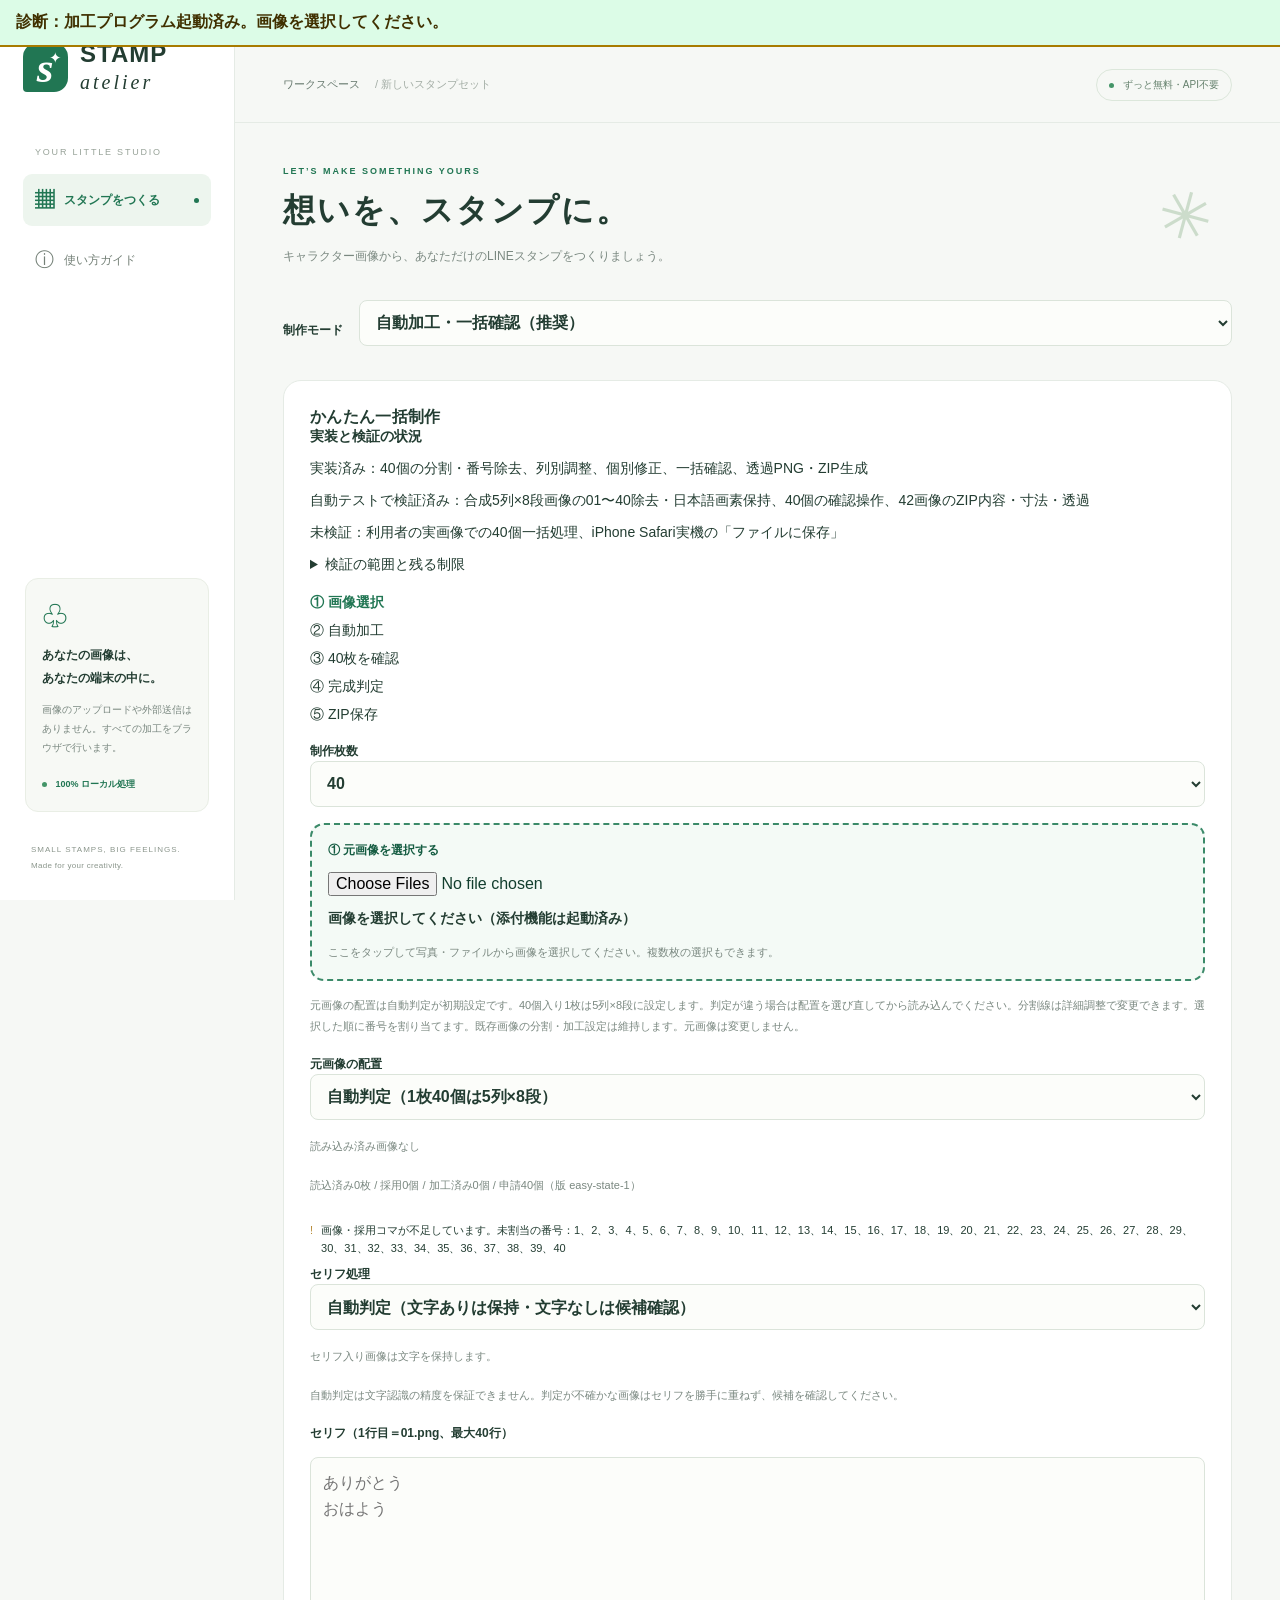
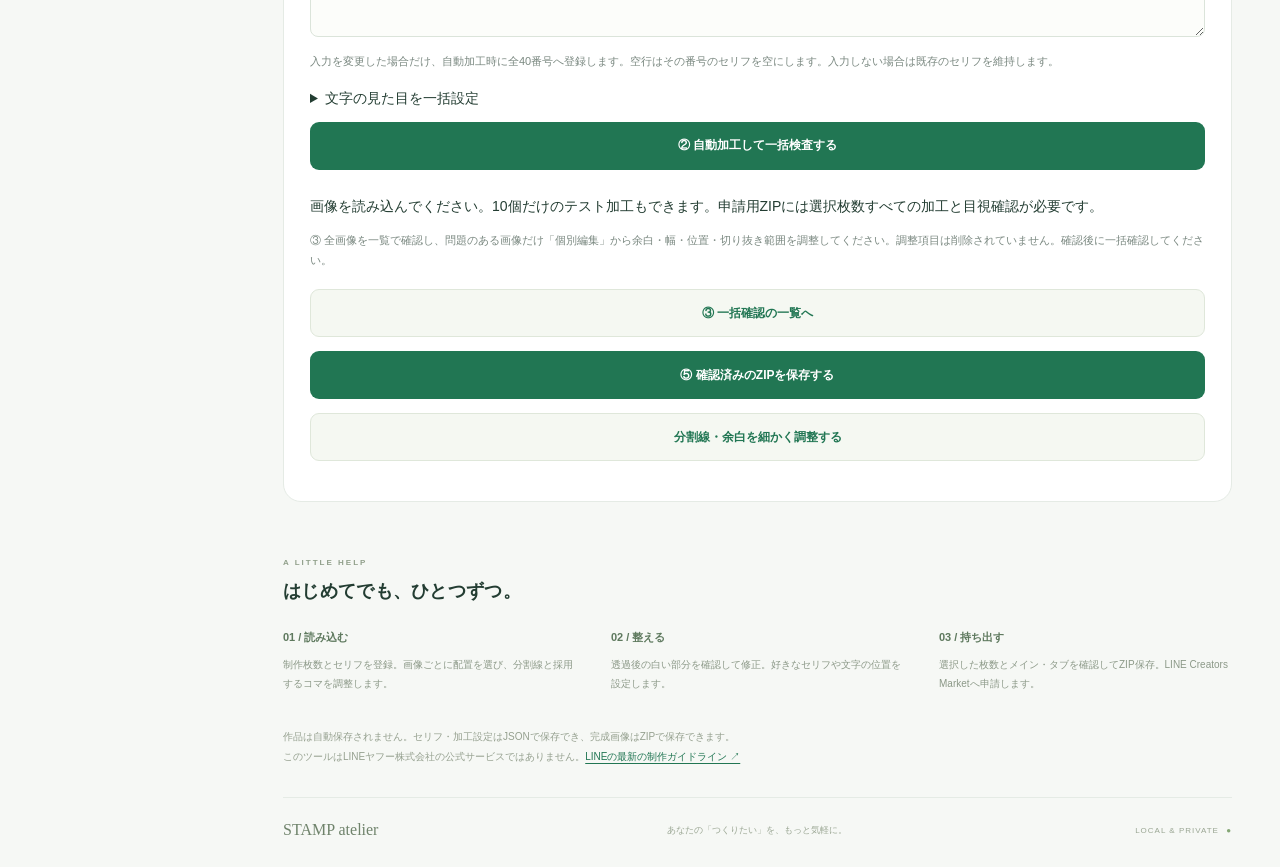
==== commit 724ba359: "ui: present clear five-stage easy workflow without changing processing" ====
--- a/index.html
+++ b/index.html
@@ -24,7 +24,7 @@
     />
     <title>STAMP atelier — LINEスタンプ制作ツール</title>
     <link rel="stylesheet" href="styles.css?v=103" />
-    <script src="core.js?v=individual-background-review-1" defer></script>
+    <script src="core.js?v=real40-exterior-matte-3" defer></script>
     <script src="residue.js?v=pose-confidence-1" defer></script>
     <script src="typography.js?v=pose-confidence-1" defer></script>
     <script src="project.js?v=individual-background-review-1" defer></script>
@@ -33,7 +33,7 @@
     <script src="caption-references.js?v=pose-confidence-1" defer></script>
     <script src="caption-vision.js?v=pose-confidence-1" defer></script>
     <script src="suggestions.js?v=pose-confidence-1" defer></script>
-    <script src="upload-bridge.js?v=101-ci-verified" defer></script><script src="app.js?v=individual-background-review-1" defer></script>
+    <script src="upload-bridge.js?v=101-ci-verified" defer></script><script src="app.js?v=real40-exterior-matte-3" defer></script>
   </head>
   <body>
     <div id="boot-diagnostic" role="status" aria-live="polite" style="position:sticky;top:0;z-index:99999;padding:12px 16px;background:#fff0c2;color:#403000;font-size:16px;font-weight:700;border-bottom:2px solid #a87b00">
@@ -141,15 +141,12 @@
               <a href="docs/forty-sticker-final-validation.md">検証結果と未検証項目</a>
             </details>
           </section>
-          <ol
-            id="easy-steps"
-            class="easy-steps"
-            aria-label="かんたん制作の流れ"
-          >
-            <li aria-current="step">① 画像とセリフを読み込む</li>
-            <li>② 自動加工する</li>
-            <li>③ 一覧で確認・必要な箇所だけ修正</li>
-            <li>④ ZIPを保存する</li>
+          <ol id="easy-steps" class="easy-steps" aria-label="かんたん制作の流れ">
+            <li aria-current="step">① 画像選択</li>
+            <li>② 自動加工</li>
+            <li>③ 40枚を確認</li>
+            <li>④ 完成判定</li>
+            <li>⑤ ZIP保存</li>
           </ol>
           <label
             >制作枚数<select id="easy-target">
@@ -161,7 +158,7 @@
             </select></label
           >
           <div class="easy-upload-zone">
-            <label for="easy-files" class="easy-upload-title">② 元画像を添付する</label>
+            <label for="easy-files" class="easy-upload-title">① 元画像を選択する</label>
             <input id="easy-files" class="easy-visible-file" type="file"
               accept="image/png,image/jpeg,image/webp" multiple
               aria-describedby="easy-upload-help" />
@@ -263,7 +260,7 @@
             ③ 一括確認の一覧へ
           </button>
           <button id="easy-export" class="button primary wide">
-            ④ 確認済みのZIPを保存する
+            ⑤ 確認済みのZIPを保存する
           </button>
           <button
             id="easy-details"
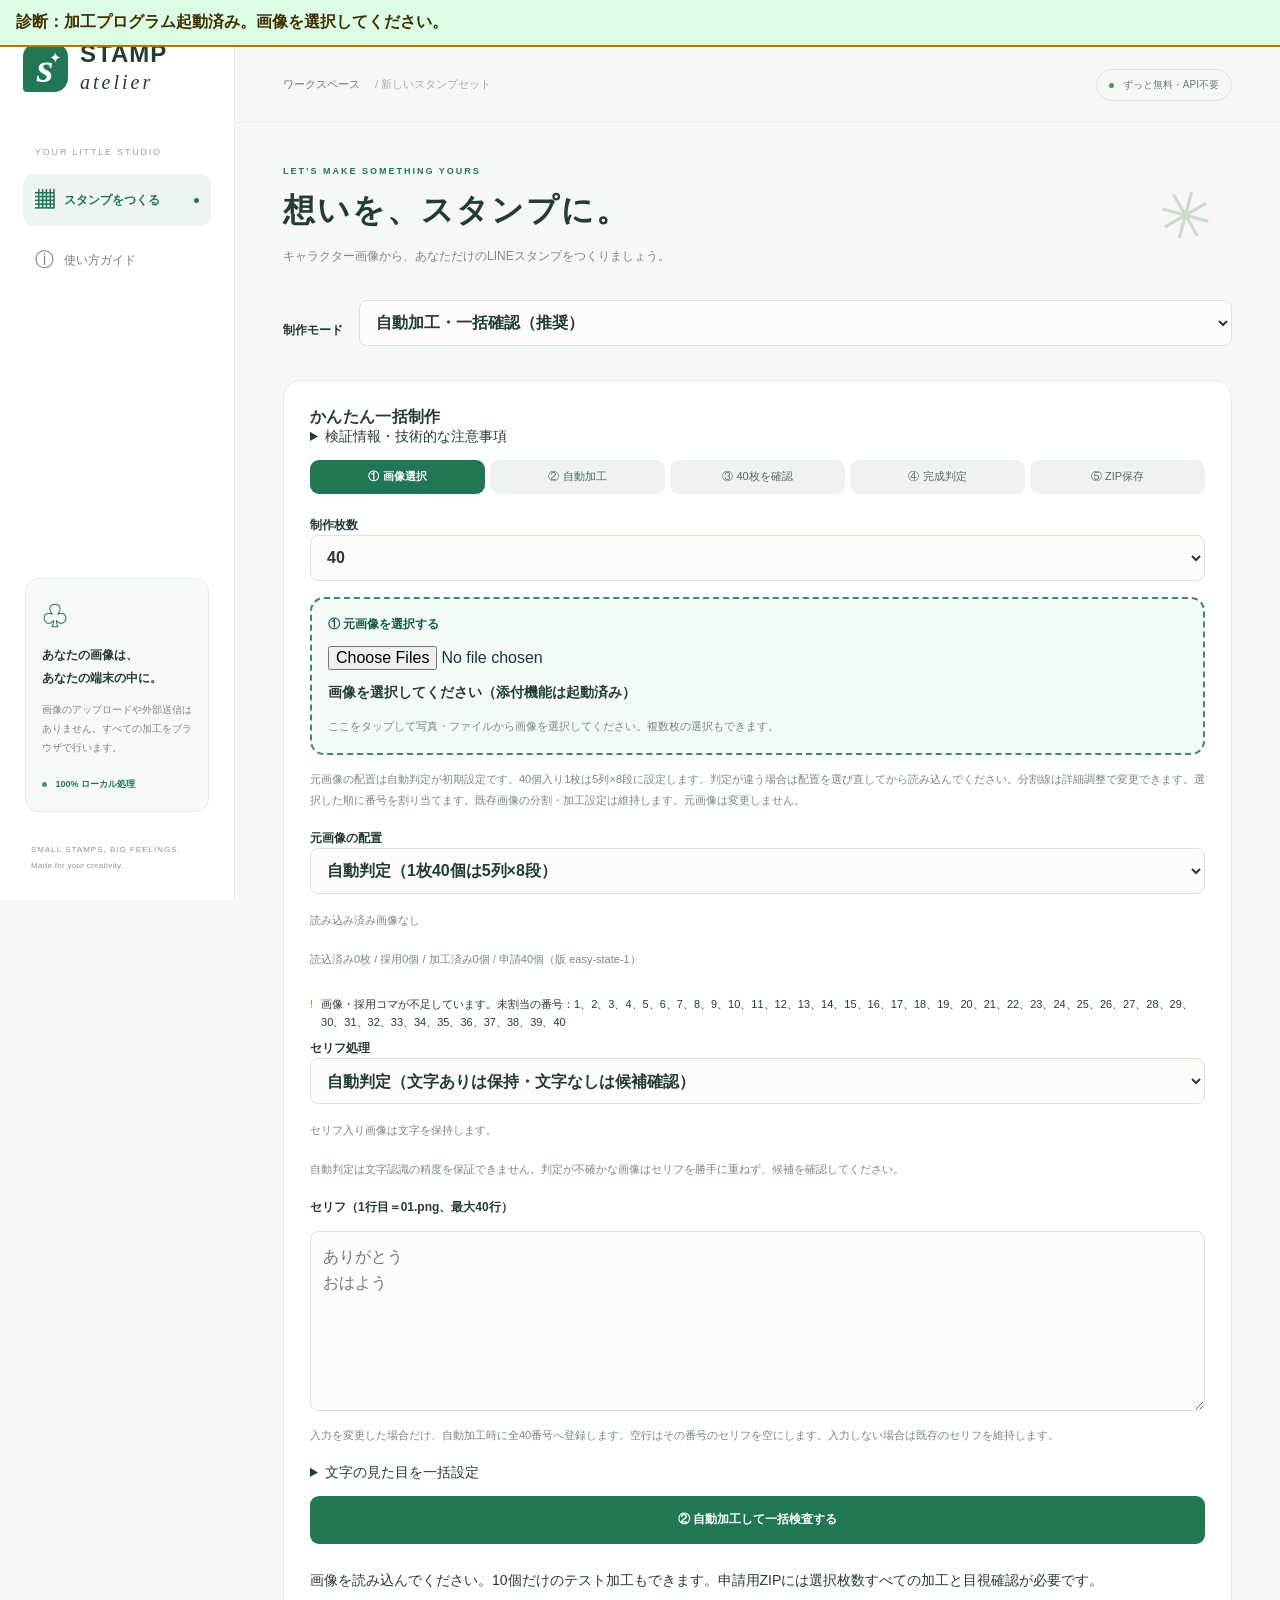
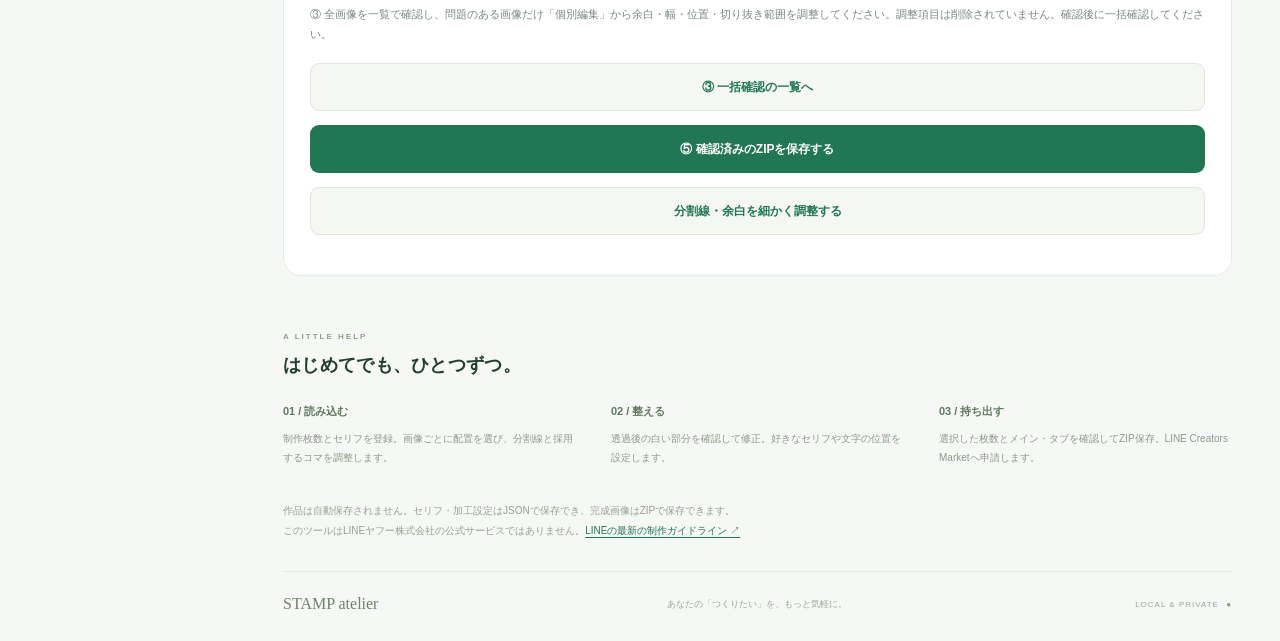
==== commit ed0b03c7: "ui: collapse technical validation notes for a cleaner mobile start screen" ====
--- a/index.html
+++ b/index.html
@@ -130,7 +130,8 @@
           aria-labelledby="easy-title"
         >
           <h2 id="easy-title">かんたん一括制作</h2>
-          <section aria-label="実装と検証の状況" class="site-progress">
+          <details class="site-progress easy-technical-info">
+            <summary>検証情報・技術的な注意事項</summary>
             <strong>実装と検証の状況</strong>
             <p>実装済み：40個の分割・番号除去、列別調整、個別修正、一括確認、透過PNG・ZIP生成</p>
             <p>自動テストで検証済み：合成5列×8段画像の01〜40除去・日本語画素保持、40個の確認操作、42画像のZIP内容・寸法・透過</p>
@@ -140,7 +141,7 @@
               <p>番号除去は形状推定です。接触した数字や異なる配置は個別修正が必要です。セリフの有無の自動判定は未実装のため、自動モードでは既存文字を保持します。加工後は全画像を目視確認してください。</p>
               <a href="docs/forty-sticker-final-validation.md">検証結果と未検証項目</a>
             </details>
-          </section>
+          </details>
           <ol id="easy-steps" class="easy-steps" aria-label="かんたん制作の流れ">
             <li aria-current="step">① 画像選択</li>
             <li>② 自動加工</li>
--- a/styles.css
+++ b/styles.css
@@ -1980,3 +1980,9 @@
 .easy-upload-title { display:block; font-weight: 800; margin-bottom: 12px; color: #155c42; }
 .easy-upload-zone input.easy-visible-file { display: block !important; position: static !important; width: 100% !important; height: auto !important; opacity: 1 !important; visibility: visible !important; clip: auto !important; pointer-events: auto !important; font-size: 16px; color: #123e2e; }
 .easy-upload-zone .hint { margin: 10px 0 0; }
+
+/* Five-stage mobile guide: presentation only; no processing controls hidden. */
+#easy-steps { display:grid; grid-template-columns:repeat(5,minmax(0,1fr)); gap:5px; padding:0; margin:14px 0 22px; list-style:none; }
+#easy-steps li { min-width:0; padding:9px 3px; border-radius:9px; background:#eef3ef; color:#536b5d; font-size:11px; text-align:center; line-height:1.45; overflow-wrap:anywhere; }
+#easy-steps li[aria-current="step"] { background:#217653; color:#fff; font-weight:700; }
+@media (max-width:600px) { #easy-steps { gap:3px; } #easy-steps li { padding:9px 2px; font-size:10px; } }
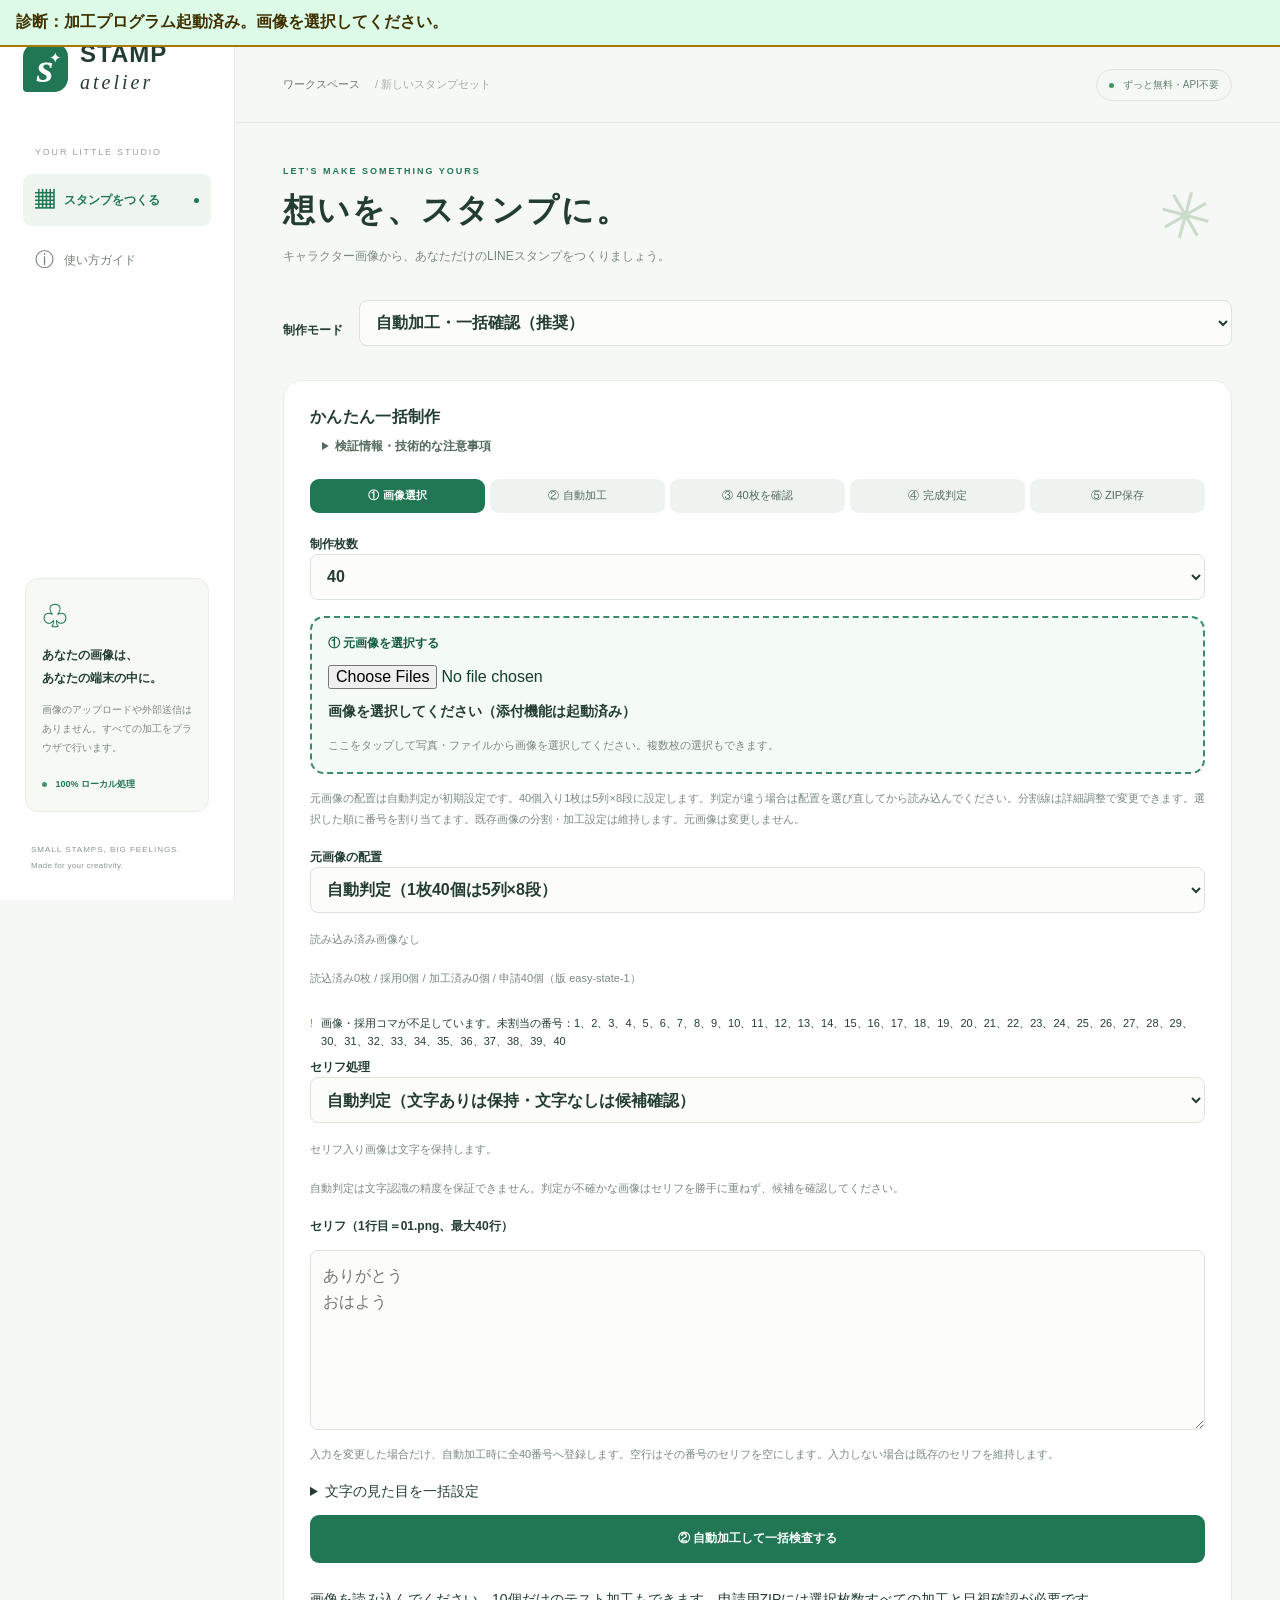
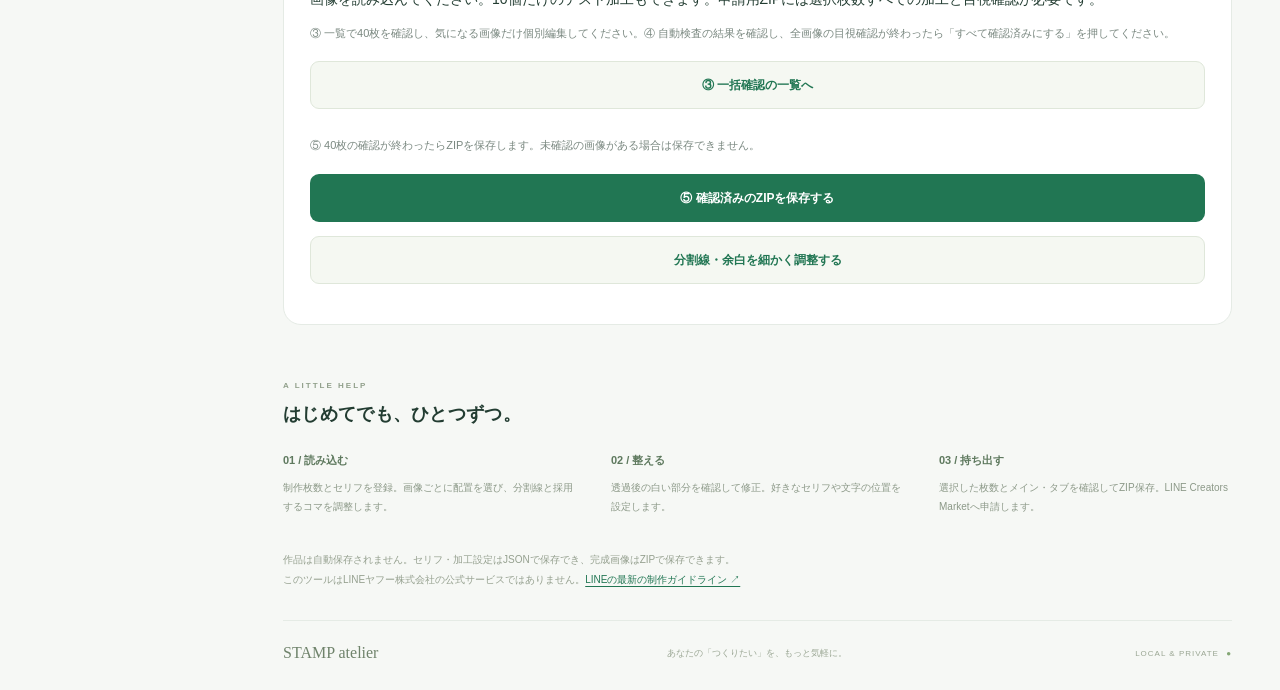
==== commit 6221d39b: "ui: clarify review, completion approval and ZIP flow on iPhone" ====
--- a/index.html
+++ b/index.html
@@ -254,12 +254,12 @@
             画像を読み込んでください。10個だけのテスト加工もできます。申請用ZIPには選択枚数すべての加工と目視確認が必要です。
           </p>
           <p class="hint">
-            ③
-            全画像を一覧で確認し、問題のある画像だけ「個別編集」から余白・幅・位置・切り抜き範囲を調整してください。調整項目は削除されていません。確認後に一括確認してください。
+            ③ 一覧で40枚を確認し、気になる画像だけ個別編集してください。④ 自動検査の結果を確認し、全画像の目視確認が終わったら「すべて確認済みにする」を押してください。
           </p>
           <button id="easy-review" class="button secondary wide">
             ③ 一括確認の一覧へ
           </button>
+          <p class="hint">⑤ 40枚の確認が終わったらZIPを保存します。未確認の画像がある場合は保存できません。</p>
           <button id="easy-export" class="button primary wide">
             ⑤ 確認済みのZIPを保存する
           </button>
@@ -636,7 +636,7 @@
           </button>
           <div class="stamp-grid" id="stamp-grid"></div>
           <section class="bulk-review" aria-labelledby="bulk-review-heading">
-            <h3 id="bulk-review-heading">スタンプ画像の一括透過確認</h3>
+            <h3 id="bulk-review-heading">③・④ スタンプ画像の一括確認と完成判定</h3>
             <p class="hint">
               画像は変更しません。検査後、全スタンプとメイン・タブを背景色を切り替えながら目視してください。「正常」は目視確認済みという意味ではありません。
             </p>
--- a/styles.css
+++ b/styles.css
@@ -1986,3 +1986,8 @@
 #easy-steps li { min-width:0; padding:9px 3px; border-radius:9px; background:#eef3ef; color:#536b5d; font-size:11px; text-align:center; line-height:1.45; overflow-wrap:anywhere; }
 #easy-steps li[aria-current="step"] { background:#217653; color:#fff; font-weight:700; }
 @media (max-width:600px) { #easy-steps { gap:3px; } #easy-steps li { padding:9px 2px; font-size:10px; } }
+
+/* Technical notes stay available without crowding the iPhone first screen. */
+.easy-technical-info { margin: 0 0 14px; }
+.easy-technical-info > summary { cursor:pointer; padding:10px 12px; font-size:12px; font-weight:600; color:#536b5d; }
+.easy-technical-info[open] > summary { margin-bottom:8px; }
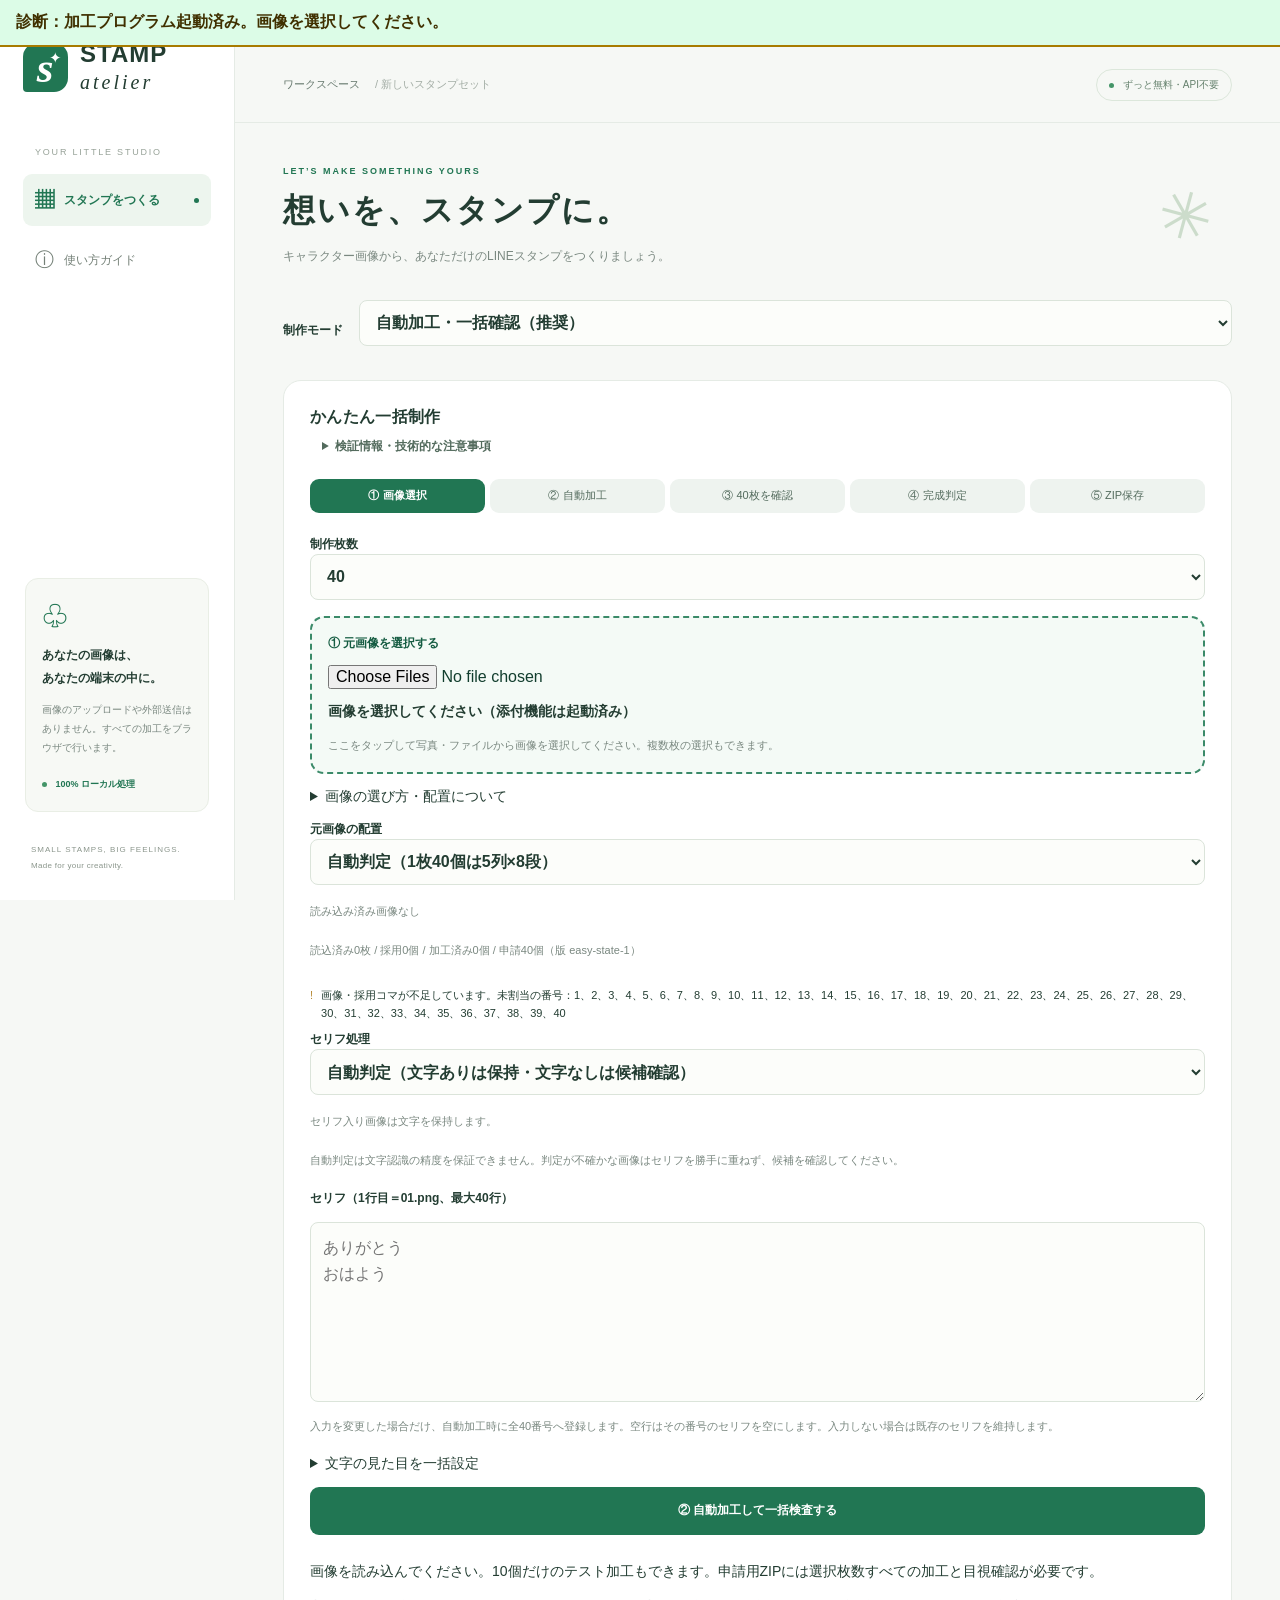
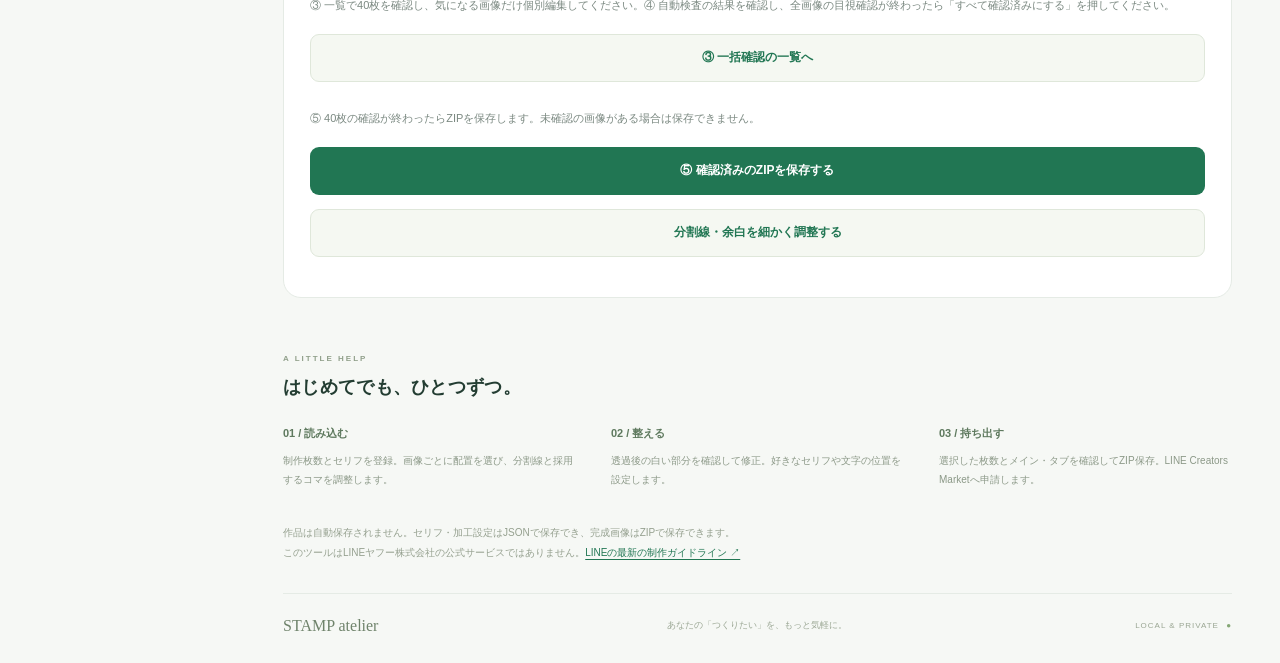
==== commit 41624af4: "ui: collapse long upload instructions while preserving guidance" ====
--- a/index.html
+++ b/index.html
@@ -165,9 +165,7 @@
               aria-describedby="easy-upload-help" />
             <p id="easy-upload-feedback" role="status" aria-live="polite" style="font-weight:700">まだ画像は選択されていません。</p><p id="easy-upload-help" class="hint">ここをタップして写真・ファイルから画像を選択してください。複数枚の選択もできます。</p>
           </div>
-          <p class="hint">
-            元画像の配置は自動判定が初期設定です。40個入り1枚は5列×8段に設定します。判定が違う場合は配置を選び直してから読み込んでください。分割線は詳細調整で変更できます。選択した順に番号を割り当てます。既存画像の分割・加工設定は維持します。元画像は変更しません。
-          </p>
+          <details class="easy-upload-guide"><summary>画像の選び方・配置について</summary><p class="hint">元画像の配置は自動判定が初期設定です。40個入り1枚は5列×8段に設定します。判定が違う場合は配置を選び直してから読み込んでください。分割線は詳細調整で変更できます。選択した順に番号を割り当てます。既存画像の分割・加工設定は維持します。元画像は変更しません。</p></details>
           <label>元画像の配置<select id="easy-layout"><option value="auto" selected>自動判定（1枚40個は5列×8段）</option><option value="2x5">2列×5段（10個入り）</option><option value="5x8">5列×8段（40個入り）</option><option value="4x2">4列×2段（8個入り）</option><option value="4x4">4列×4段（16個入り）</option><option value="4x6">4列×6段（24個入り）</option><option value="4x8">4列×8段（32個入り）</option><option value="1x1">1列×1段（個別画像）</option></select></label><p id="easy-sources" class="hint"></p>
           <p id="easy-state" class="hint" role="status" aria-live="polite"></p>
           <p id="easy-failure" class="easy-failure" role="alert" hidden></p>
--- a/styles.css
+++ b/styles.css
@@ -1991,3 +1991,16 @@
 .easy-technical-info { margin: 0 0 14px; }
 .easy-technical-info > summary { cursor:pointer; padding:10px 12px; font-size:12px; font-weight:600; color:#536b5d; }
 .easy-technical-info[open] > summary { margin-bottom:8px; }
+
+/* Compact review cards on narrow iPhones; preserve full-size image inspection via existing editor. */
+@media (max-width: 600px) {
+  .bulk-review { scroll-margin-top: 18px; }
+  .bulk-review #bulk-summary,
+  .bulk-review #completion-status { font-size: 13px; line-height: 1.55; }
+  .bulk-results { grid-template-columns: repeat(2, minmax(0, 1fr)); gap: 8px; }
+  .bulk-result { padding: 7px; border-radius: 10px; min-width: 0; }
+  .bulk-result canvas { max-width: 100%; height: auto; }
+  .bulk-review #bulk-inspect,
+  .bulk-review #bulk-confirm { min-height: 48px; }
+  .bulk-review .check-label { line-height: 1.6; }
+}
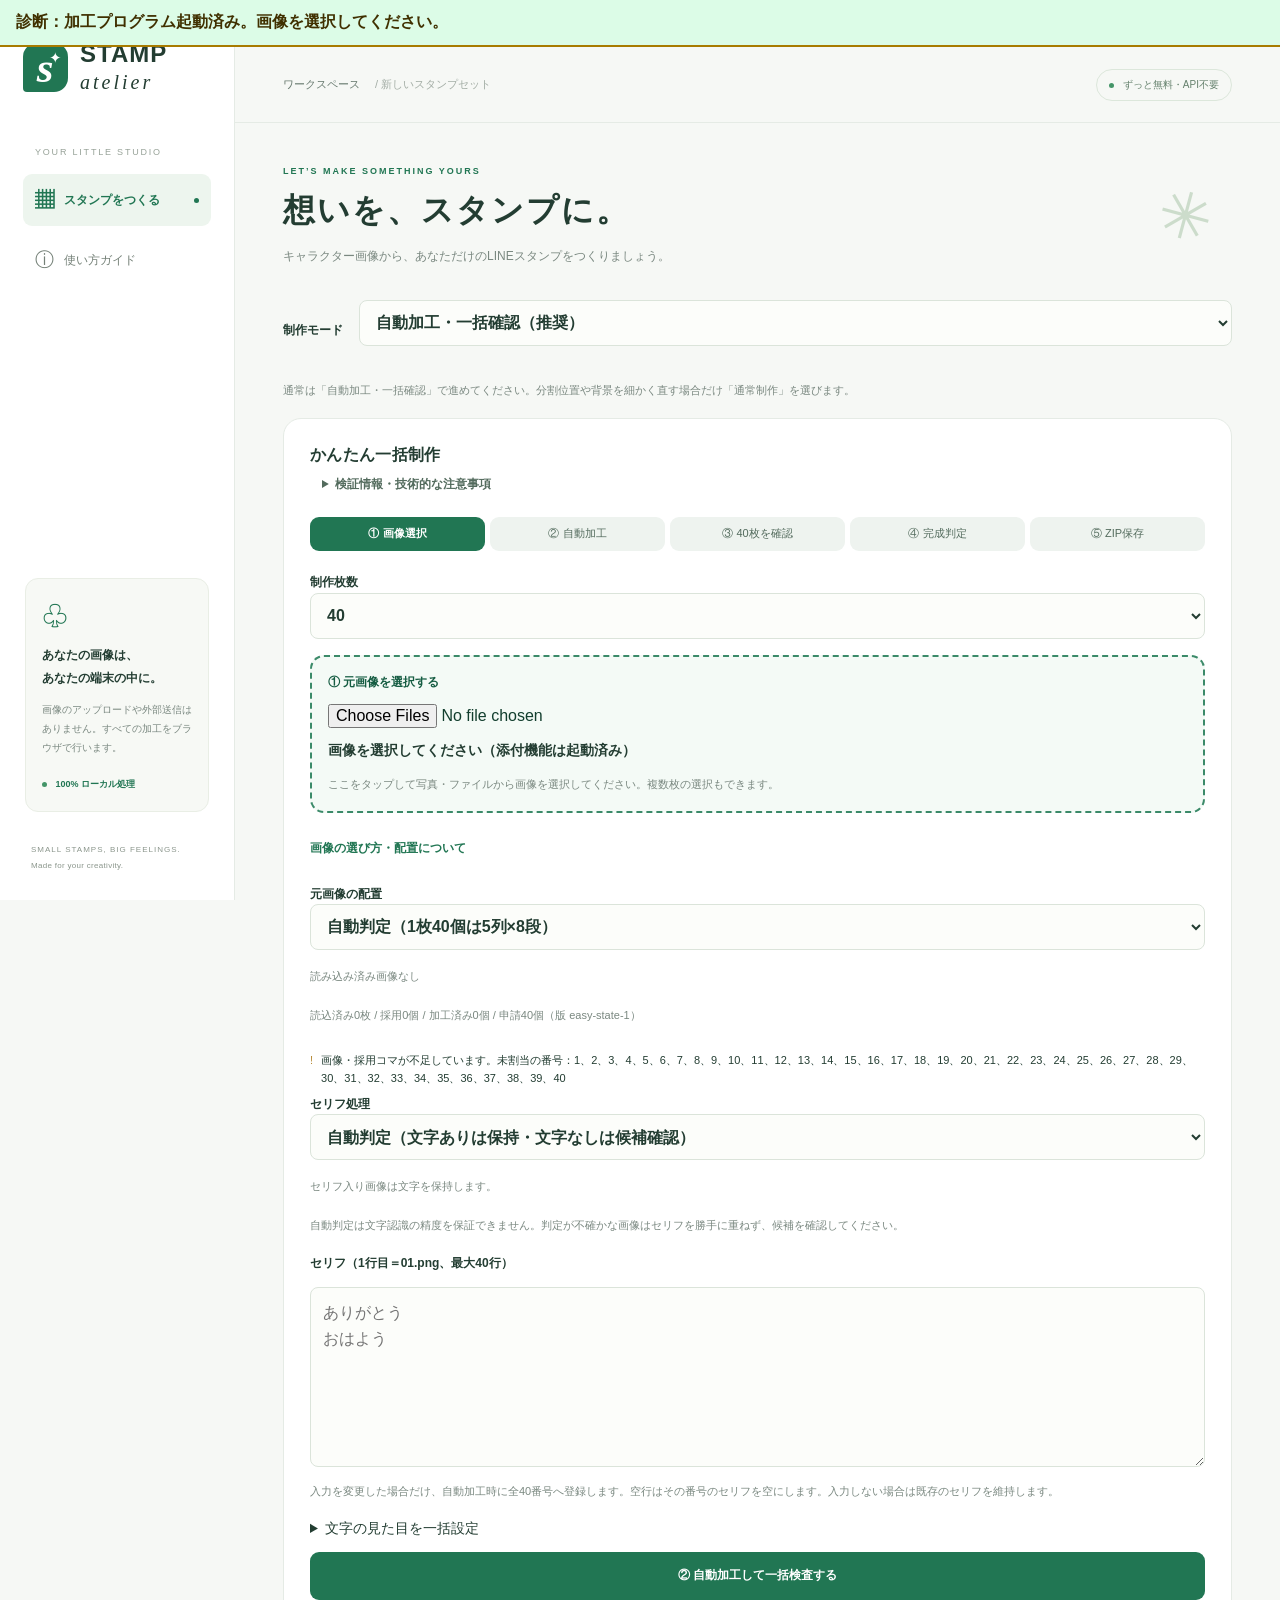
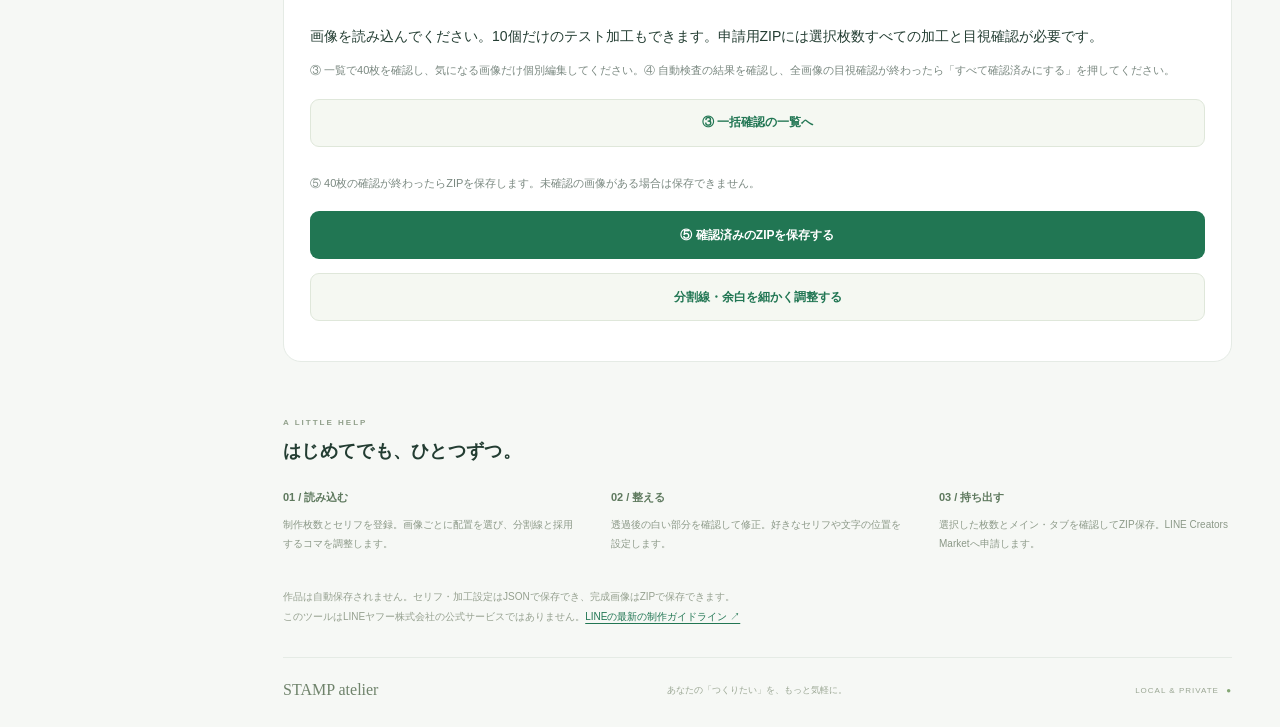
==== commit 45e342de: "ui: explain recommended automatic mode and when to use manual editing" ====
--- a/index.html
+++ b/index.html
@@ -83,11 +83,12 @@
           <span class="heading-art" aria-hidden="true">✳︎</span>
         </div>
         <label class="mode-switch"
-          >制作モード<select id="production-mode">
+          >制作モード<select id="production-mode" aria-describedby="production-mode-help">
             <option value="normal">通常制作（詳細編集）</option>
             <option value="easy" selected>自動加工・一括確認（推奨）</option>
           </select></label
         >
+        <p id="production-mode-help" class="hint easy-mode-hint">通常は「自動加工・一括確認」で進めてください。分割位置や背景を細かく直す場合だけ「通常制作」を選びます。</p>
         <section id="auto-caption-panel" class="panel" hidden>
           <h2>セリフを自動提案（両モード共通）</h2>
           <p class="hint">
--- a/styles.css
+++ b/styles.css
@@ -2004,3 +2004,18 @@
   .bulk-review #bulk-confirm { min-height: 48px; }
   .bulk-review .check-label { line-height: 1.6; }
 }
+
+/* Optional help remains reachable without pushing primary controls below the fold. */
+.easy-upload-guide { margin: 6px 0 14px; }
+.easy-upload-guide > summary { min-height: 44px; display:flex; align-items:center; cursor:pointer; font-weight:600; font-size:12px; color:#217653; }
+.easy-upload-guide > .hint { padding:4px 10px 12px; line-height:1.7; }
+
+/* Review readability: retain every diagnostic message, even on narrow screens. */
+@media (max-width: 600px) {
+  .bulk-result h4 { margin: 0 0 8px; font-size: 13px; line-height: 1.45; overflow-wrap: anywhere; }
+  .bulk-result p { font-size: 12px; line-height: 1.55; overflow-wrap: anywhere; }
+  .bulk-result .button { min-height: 44px; white-space: normal; overflow-wrap: anywhere; line-height: 1.4; }
+  .bulk-result[data-status="エラー"] { border-width: 2px; }
+  .bulk-result[data-status="要確認"] { border-width: 2px; }
+  .bulk-review #bulk-visual { min-width: 22px; min-height: 22px; }
+}
